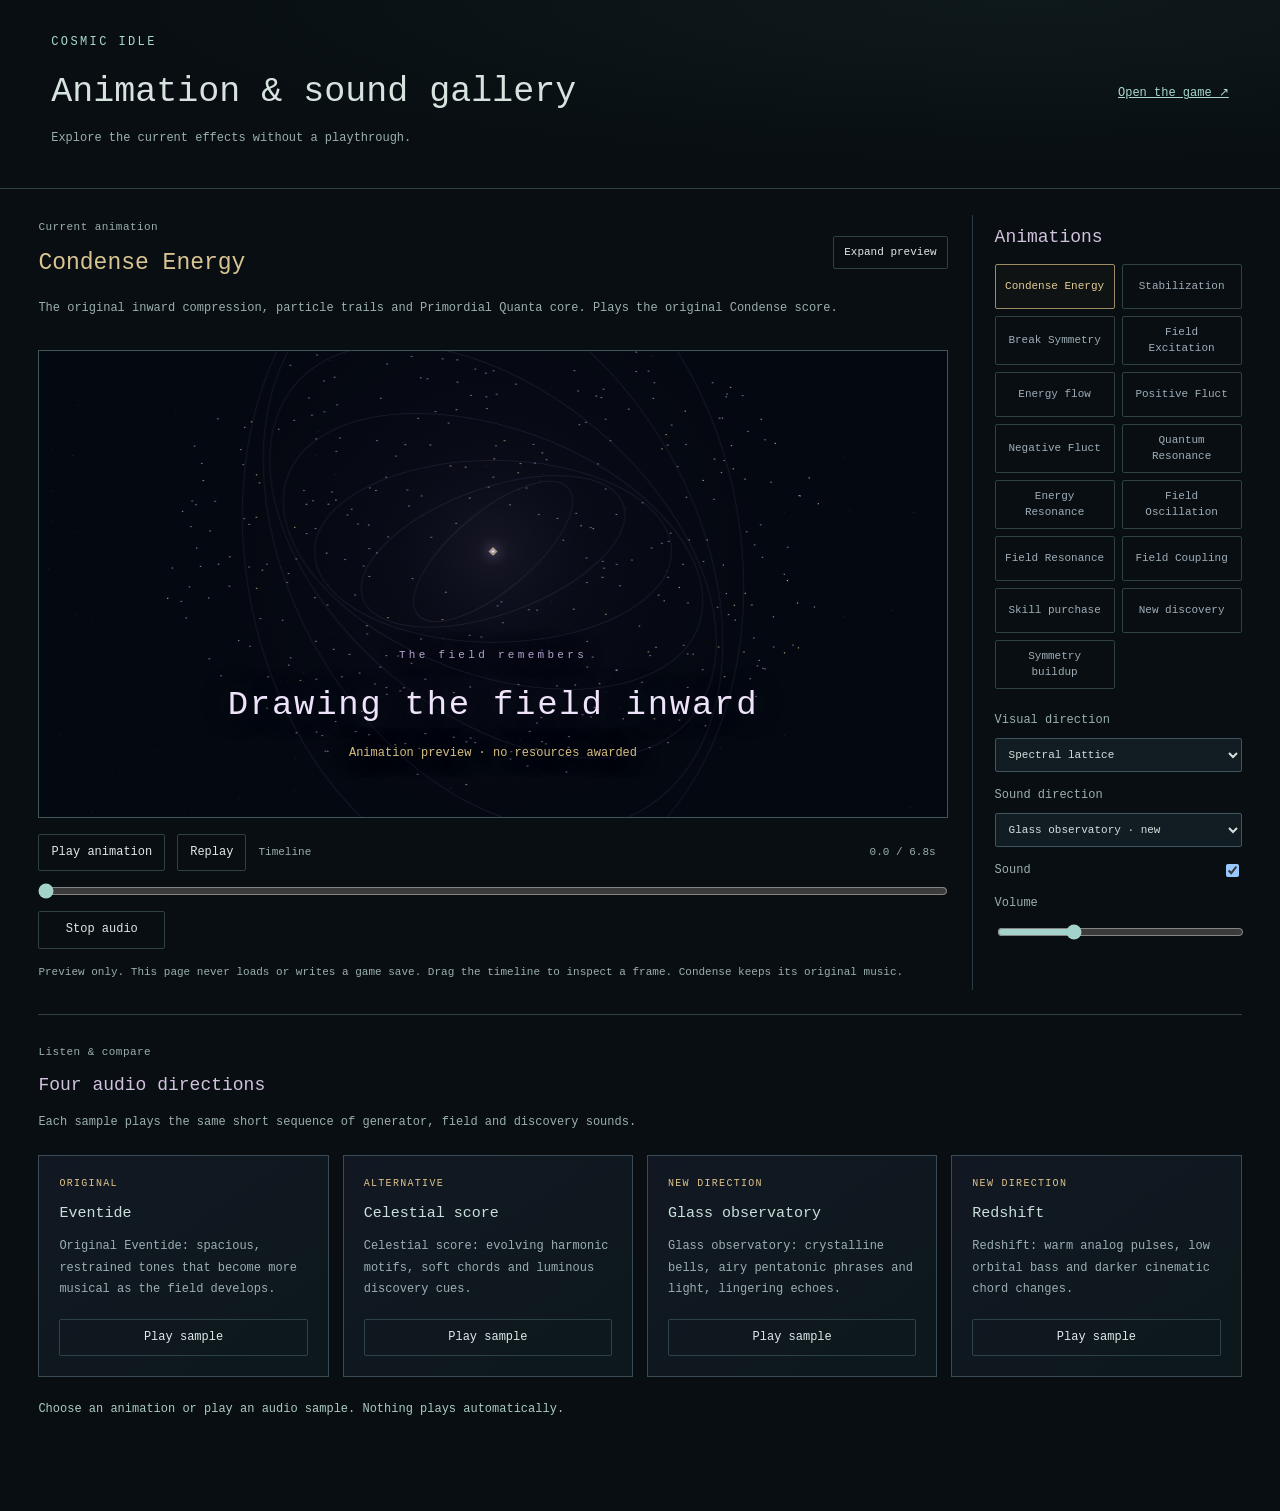
==== docs/gallery.html @ 894b07b8 "Add two audio directions and a standalone animation and sound gallery" ====
<!doctype html>
<html lang="en"><head><meta charset="utf-8"><meta name="viewport" content="width=device-width,initial-scale=1"><meta name="description" content="Preview Cosmic Idle animations and compare four audio directions without a game save."><title>Cosmic Idle · Animation & sound gallery</title><link rel="stylesheet" href="css/main.css?v=fadb43cb297a"><link rel="stylesheet" href="css/gallery.css?v=374940700c1a"></head>
<body class="gallery presentation-spectral">
 <header class="gallery-header"><div><a class="gallery-brand" href="index.html">Cosmic Idle</a><h1>Animation &amp; sound gallery</h1><p>Explore the current effects without a playthrough.</p></div><a class="gallery-game-link" href="index.html">Open the game ↗</a></header>
 <main class="gallery-layout">
  <section class="gallery-workbench" aria-label="Animation preview">
   <div class="gallery-stage-heading"><div><span class="label">Current animation</span><h2 id="gallery-effect-title">Condense Energy</h2></div><button id="gallery-fullscreen">Expand preview</button></div>
   <p id="gallery-effect-description" class="gallery-description"></p>
   <div id="preview-stage" class="gallery-stage">
    <div id="energy-view"><div id="energy-field" class="energy-field" role="img" aria-label="Animation preview field">
     <svg class="potential-contours" viewBox="0 0 700 500" preserveAspectRatio="none" aria-hidden="true"><g fill="none" stroke="currentColor" stroke-width="0.6"><path d="M-40 290 C140 130 210 410 370 240 S570 170 740 235"/><path d="M-40 302 C140 142 210 422 370 252 S570 182 740 247"/><path d="M-40 314 C140 154 210 434 370 264 S570 194 740 259"/><path d="M-40 326 C140 166 210 446 370 276 S570 206 740 271"/><path d="M-40 338 C140 178 210 458 370 288 S570 218 740 283"/></g></svg>
     <div class="field-caption"><span class="label">Primordial Energy</span><strong>1e1000</strong><div class="existence-state"><p><span>State:</span><b>Excited</b></p><p><span>Structure:</span><b>Fields</b></p><p><span>Time:</span><b>Undefined</b></p><div class="symmetry-counter"><span>Symmetry</span><strong id="gallery-symmetry">60.000%</strong><small id="gallery-symmetry-type">Unified interaction</small></div></div></div>
     <svg class="symmetry-mandala" viewBox="0 0 500 500" aria-hidden="true"><defs><linearGradient id="symmetry-colors" x1="0" y1="0" x2="1" y2="1"><stop stop-color="#b093e4"/><stop offset=".5" stop-color="#72d9d4"/><stop offset="1" stop-color="#ead39b"/></linearGradient></defs><g fill="none" stroke="url(#symmetry-colors)" stroke-width=".7"><circle cx="250" cy="250" r="186"/><circle cx="250" cy="250" r="134"/><path d="M250 64L411 157V343L250 436L89 343V157Z M250 116L366 317H134Z M250 384L134 183H366Z M64 250H436M250 64V436"/><ellipse cx="250" cy="250" rx="186" ry="70"/><ellipse cx="250" cy="250" rx="186" ry="70" transform="rotate(60 250 250)"/><ellipse cx="250" cy="250" rx="186" ry="70" transform="rotate(120 250 250)"/></g></svg>
     <canvas id="field-waves" aria-hidden="true"></canvas><div id="energy-effects" class="energy-effects" aria-hidden="true"></div>
     <button id="gallery-perk" class="gallery-perk" hidden><span aria-hidden="true">◇</span>Clear harmonics<small>Skill purchase preview</small></button>
    </div></div>
    <div id="condense-preview"><canvas id="condense-canvas" aria-hidden="true"></canvas><div class="condense-cinematic-caption"><span class="label">The field remembers</span><h2 id="condense-cinematic-title">Drawing the field inward</h2><p id="condense-cinematic-reward">Animation preview · no resources awarded</p></div></div>
    <div id="reset-presentation" hidden aria-hidden="true"><div class="reset-geometry"></div><div class="reset-blackout"></div><p class="reset-caption"></p></div>
    <div id="discovery-flair" hidden aria-hidden="true">New possibility · Unified Interaction</div>
   </div>
   <div class="gallery-transport"><button id="gallery-play">Play animation</button><button id="gallery-replay">Replay</button><label class="gallery-timeline-label" for="gallery-timeline">Timeline <output id="gallery-time">0.0 / 6.8s</output></label><input id="gallery-timeline" type="range" min="0" max="6.8" step=".01" value="0"><button id="gallery-stop-audio">Stop audio</button></div>
   <p class="gallery-note">Preview only. This page never loads or writes a game save. Drag the timeline to inspect a frame. Condense keeps its original music.</p>
  </section>
  <aside class="gallery-library"><h2>Animations</h2><div id="gallery-effects" class="gallery-effects" role="group" aria-label="Choose an animation"></div>
   <div class="gallery-options"><label>Visual direction<select id="gallery-visual"><option value="0">Deep Signal · original</option><option value="1" selected>Spectral lattice</option></select></label><label>Sound direction<select id="gallery-audio"><option value="0">Eventide · original</option><option value="1">Celestial score</option><option value="2" selected>Glass observatory · new</option><option value="3">Redshift · new</option></select></label><label class="gallery-sound-toggle">Sound<input id="gallery-sound" type="checkbox" checked></label><label>Volume<input id="gallery-volume" type="range" min="0" max="1" step=".01" value=".3"></label></div>
  </aside>
  <section class="gallery-audio-library" aria-labelledby="gallery-audio-heading"><div><span class="label">Listen &amp; compare</span><h2 id="gallery-audio-heading">Four audio directions</h2><p>Each sample plays the same short sequence of generator, field and discovery sounds.</p></div><div id="gallery-audio-cards" class="gallery-audio-cards"></div><p id="gallery-status" role="status">Choose an animation or play an audio sample. Nothing plays automatically.</p><p id="audio-status" role="status"></p></section>
 </main>
 <script src="js/numbers/break_infinity.min.js?v=e5052a9b24a3"></script>
 <script src="js/core/namespace.js?v=2be15fd41d03"></script>
 <script src="js/core/config.js?v=1f994a4ee88d"></script>
 <script src="js/numbers/decimal.js?v=072eb6e5da4d"></script>
 <script src="js/core/state.js?v=b77891d3374e"></script>
 <script src="js/core/automation.js?v=b58f0ed9d0a8"></script>
 <script src="js/core/symmetry.js?v=0724e8f1a677"></script>
 <script src="js/time/gameTime.js?v=a3b9af0ff87e"></script>
 <script src="js/core/modifiers.js?v=368e702616dc"></script>
 <script src="js/core/playtime.js?v=e3322b01d6fb"></script>
 <script src="js/core/progression.js?v=d53b14316d63"></script>
 <script src="js/core/prestige.js?v=06d57d041259"></script>
 <script src="js/layers/energy/energy.js?v=6435c975ec5c"></script>
 <script src="js/layers/energy/coherence.js?v=be5e46fdf999"></script>
 <script src="js/layers/energy/fieldExcitation.js?v=abb01bc2d45d"></script>
 <script src="js/layers/energy/fieldDynamics.js?v=76632361444f"></script>
 <script src="js/core/structure.js?v=4762d080104f"></script>
 <script src="js/core/flow.js?v=d1f1f20dbab7"></script>
 <script src="js/ui/format.js?v=7deb167be06e"></script>
 <script src="js/ui/icons.js?v=80b1b0ea0822"></script>
 <script src="js/ui/experience.js?v=b15e1372ab97"></script>
 <script src="js/ui/perkFX.js?v=6b1f5cb7c69e"></script>
 <script src="js/ui/condenseFX.js?v=a3923dd5d810"></script>
 <script src="js/ui/fieldWaves.js?v=fa132db192d3"></script>
 <script src="js/ui/render.js?v=647f7e967ea3"></script>
 <script src="js/ui/presentation.js?v=03a8e7174dbb"></script>
 <script src="js/ui/audioDirections.js?v=544436777023"></script>
 <script src="js/ui/gallery.js?v=f15ea1c3fd26"></script>
</body></html>
---- docs/css/main.css ----
:root {
  color-scheme: dark;
  --bg: #0b1012;
  --surface: #11191d;
  --field: #080e11;
  --text: #e0e9e9;
  --muted: #9bafb1;
  --border: #2d4146;
  --energy: #d6bd80;
  --energy-soft: #bda66e;
  --energy-wash: #d6bd8010;
  --disturbance: #ce8c82;
  --fluct: #7fc4c7;
  --fluct-negative: #b29bcc;
  --focus: #b8dce0;
  --mono: Consolas, "Cascadia Mono", "Courier New", monospace;
}
* { box-sizing: border-box; }
[hidden] { display: none !important; }
body { margin: 0; min-height: 100vh; background: var(--bg); color: var(--text); font-family: var(--mono); font-size: 14px; line-height: 1.6; }
button,input,select { font: inherit; }
button { border: 1px solid var(--border); border-radius: 2px; background: transparent; color: var(--text); padding: 8px 12px; font-size: 12px; cursor: pointer; transition: background .15s, border-color .15s, color .15s; }
button:hover:not(:disabled) { border-color: var(--energy); background: var(--energy-wash); }
button:disabled { opacity: .45; cursor: not-allowed; }
button:focus-visible,.energy-field:focus-visible,select:focus-visible,input:focus-visible { outline: 2px solid var(--focus); outline-offset: 3px; }
button.danger { color: var(--disturbance); }
.game-shell { padding-bottom: 160px; }
.topbar { display: grid; grid-template-columns: minmax(0,1fr) minmax(230px,1fr) minmax(0,1fr); gap: 18px; align-items: center; min-height: 138px; padding: 20px 26px; border-bottom: 1px solid var(--border); }
.topbar h1 { margin: 0; font-size: 17px; font-weight: 400; text-transform: uppercase; letter-spacing: .12em; }
.subtitle { margin: 6px 0 0; color: var(--muted); font-size: 11px; letter-spacing: .02em; }
.header-energy { min-width: 0; text-align: center; }
.stat-card { display: grid; gap: 2px; }
.label { color: var(--muted); font-size: 11px; text-transform: uppercase; letter-spacing: .13em; }
.muted { color: var(--muted); }
.header-energy .label { font-size: 10px; letter-spacing: .18em; }
#energy-display { color: var(--energy); font-size: 30px; font-weight: 400; line-height: 1.3; letter-spacing: -.03em; overflow-wrap: anywhere; animation: energy-breathe 6s ease-in-out infinite; }
#energy-display,#center-energy { white-space:nowrap; overflow-wrap:normal; }
.achievement-notice { position:fixed; z-index:60; top:14px; right:14px; width:min(340px,calc(100vw - 28px)); max-height:calc(100vh - 28px); overflow:auto; padding:16px 18px 12px; border:1px solid #6a6250; border-left:3px solid var(--energy); border-radius:3px; background:#11191df5; box-shadow:0 10px 32px #0007; font-size:12px; cursor:pointer; }
.achievement-notice:hover,.achievement-notice:focus-visible { border-color:var(--energy); }
.achievement-notice.is-lore { border-left-color:var(--fluct); }
.achievement-notice.is-lore .label { color:var(--fluct); }
.achievement-notice .label { font-size:10px; color:var(--energy); }
.achievement-notice h2 { font-size:15px; font-weight:400; margin:6px 0; }
.achievement-notice p { margin:6px 0 12px; color:var(--muted); overflow-wrap:anywhere; }
.achievement-notice-actions { display:flex; align-items:center; justify-content:space-between; gap:12px; color:var(--muted); font-size:10px; }
.achievement-notice.is-dismissing { opacity:0; transition:opacity 2s ease-out; pointer-events:none; }
.header-energy .muted { font-size: 11px; }
#fluct-display { color: var(--fluct); }
@keyframes energy-breathe { 0%,100% { opacity:.78; } 50% { opacity:1; } }
.game-layout { display: grid; grid-template-columns: 320px minmax(0,1fr); align-items: start; }
.control-panel { min-width: 0; padding: 22px 20px; border-right: 1px solid var(--border); }
.settings-save-actions { display: flex; flex-wrap: wrap; gap: 8px; margin-bottom: 24px; }
.settings-save-actions button { padding: 8px 12px; font-size: 12px; }
.save-recovery-controls { display:flex; flex-wrap:wrap; align-items:center; gap:12px; margin:14px 0 24px; }.save-recovery-controls label { display:grid; gap:6px; font-size:11px; color:var(--muted); }.save-recovery-controls select { max-width:min(100%,440px); }.save-recovery-controls .settings-note { flex-basis:100%; }
.save-recovery-warning { padding:12px 24px; border-block:1px solid #9b7252; background:#2a201e; color:#e7c4a2; display:flex; align-items:center; flex-wrap:wrap; gap:12px; font-size:12px; }.save-recovery-warning span { flex:1; min-width:180px; line-height:1.6; }
.game-shell:has(#save-recovery-warning:not([hidden])) { grid-template-rows:auto auto minmax(0,1fr) auto; }
.save-recovery-controls label { min-width:0; max-width:100%; flex:1 1 260px; grid-template-columns:minmax(0,1fr); }.save-recovery-controls select { width:100%; min-width:0; }
.buy-amounts > div { display: flex; gap: 5px; margin-top: 10px; }
.buy-amounts button { flex: 1; padding: 6px 0; font-size: 11px; }
.buy-amounts button[aria-pressed=true] { color: var(--energy); border-color: var(--energy); background: var(--energy-wash); }
.buy-amounts p { font-size: 11px; color: var(--muted); margin: 8px 0 24px; }
.panel { margin: 24px 0 0; padding: 0; }
.panel h2 { margin: 0 0 14px; font-size: 11px; font-weight: 400; color: var(--muted); text-transform: uppercase; letter-spacing: .13em; }
.panel-heading p,#generator-empty,#upgrade-empty { color: var(--muted); font-size: 11px; line-height: 1.8; margin: 0 0 12px; }
.card-list { display: grid; }
.generator-card { border-top: 1px solid var(--border); padding: 18px 0; }
.generator-card h3 { font-size: 14px; font-weight: 400; margin: 0 0 7px; }
.generator-card[data-generator=energyDisturbance] h3 { color: var(--disturbance); }
.generator-card[data-generator=quantumFluctuation] h3 { color: var(--fluct); }
.generator-card p { color: var(--muted); font-size: 11px; line-height: 1.8; margin: 6px 0; }
.generator-meta { display: grid; gap: 7px; margin-top: 12px; font-size: 11px; }
.generator-meta strong { font-weight: 400; color: var(--text); }
.generator-meta button { margin-top: 5px; width: 100%; text-align: left; color: var(--energy); font-size: 12px; padding: 10px 11px; }
.control-panel footer { margin: 20px 0; font-size: 11px; color: var(--muted); line-height: 1.7; }
.view-area { min-width: 0; position: sticky; top: 0; }
.view-tabs { display: flex; justify-content: flex-end; gap: 5px; padding: 16px 24px; flex-wrap: wrap; }
.view-tabs button { border-color: transparent; color: var(--muted); font-size: 12px; padding: 7px 10px; }
.view-tabs button[aria-selected=true] { color: var(--energy); border-color: var(--border); background: var(--surface); }
#achievement-count { margin-left: 6px; font-size: 11px; color: var(--muted); }
.energy-field { position: relative; height: calc(100vh - 330px); min-height: 390px; overflow: hidden; background: var(--field); cursor: crosshair; user-select: none; touch-action: manipulation; -webkit-tap-highlight-color: transparent; }
.potential-contours { position: absolute; inset: 0; width: 100%; height: 100%; color: var(--fluct); opacity: .075; pointer-events: none; mask-image: radial-gradient(ellipse, #000 0%, transparent 72%); }
.energy-field.is-resonant .potential-contours { opacity: .15; }
.field-caption { position: absolute; inset: 0; display: flex; flex-direction: column; align-items: flex-start; justify-content: center; width: max-content; max-width: 100%; margin: auto; padding: 30px 25px 75px; gap: 14px; pointer-events: none; z-index: 1; }
.field-caption > .label { font-size: 11px; color: var(--fluct); letter-spacing: .2em; }
#center-energy { color: var(--energy); font-size: clamp(32px,4vw,52px); font-weight: 400; line-height: 1.5; font-variant-numeric: tabular-nums; letter-spacing: -.04em; overflow-wrap: anywhere; }
.existence-state { margin-top: 6px; color: var(--muted); font-size: 12px; }
.existence-state p { display: grid; grid-template-columns: 92px auto; gap: 12px; margin: 7px 0; }
.existence-state b { color: var(--text); font-weight: 400; }
.field-footnote { position: absolute; bottom: 25px; left: 20px; right: 20px; text-align: center; color: var(--muted); font-size: 11px; letter-spacing: .04em; pointer-events: none; }
.energy-effects { position: absolute; inset: 0; pointer-events: none; }
.energy-spark { position: absolute; width: var(--spark-size,12px); height: var(--spark-size,12px); margin-left: calc(var(--spark-size,12px) / -2); margin-top: calc(var(--spark-size,12px) / -2); border-radius: 50%; background: radial-gradient(circle,#fff6d8 0%,#d6bd80 8%,#b99a5066 28%,transparent 70%); animation: energy-flash .65s ease-out forwards; pointer-events: none; }
.energy-spark::after { content: ""; position: absolute; inset: 30%; border: 1px solid #d6bd8066; border-radius: 50%; }
.energy-spark.generator-spark { background: radial-gradient(circle,#ffe4df 0%,#ce8c82 10%,#ad5b5366 28%,transparent 70%); }
.energy-spark.generator-spark::after { border-color: #ce8c8266; }
.energy-spark.production-signal { animation-duration:1.5s; }
.energy-spark.abstract-energy { width: clamp(100px,calc(var(--spark-size) * 3),400px); height: clamp(100px,calc(var(--spark-size) * 3),400px); margin-left: calc(clamp(100px,calc(var(--spark-size) * 3),400px) / -2); margin-top: calc(clamp(100px,calc(var(--spark-size) * 3),400px) / -2); filter: blur(20px); background: radial-gradient(ellipse,#d6bd80 0%,#a88d4a44 40%,transparent 70%); }
.energy-spark.abstract-energy.generator-spark { background: radial-gradient(ellipse,#ce8c82 0%,#993f4b44 40%,transparent 70%); }
.energy-spark.abstract-energy::after { display: none; }
.energy-spark.fluctuation-wave { width: 240px; height: 85px; margin-left: -120px; margin-top: -42px; filter: blur(14px); background: radial-gradient(ellipse,#7fc4c7aa 0%,#3c777b44 42%,transparent 72%); animation: fluct-drift 1.5s ease-out forwards; }
.energy-spark.fluctuation-wave.fluct-negative { background: radial-gradient(ellipse,#b29bccaa 0%,#6c568b44 42%,transparent 72%); }
.energy-spark.fluctuation-wave::after { display: none; }
@keyframes energy-flash { 0% { opacity:0; transform:scale(.3); } 12% { opacity:var(--spark-opacity,.18); } 100% { opacity:0; transform:scale(1.6); } }
@keyframes energy-flash-reduced { from { opacity:var(--spark-opacity,.18); } to { opacity:0; } }
@keyframes fluct-drift { 0% { opacity:0; transform:scale(.6) rotate(-12deg); } 35% { opacity:.14; } 100% { opacity:0; transform:scale(1.5) rotate(12deg); } }
.achievements-view { min-height: calc(100vh - 330px); padding: 22px 28px 35px; background: var(--field); }
.achievements-heading h2 { color: var(--energy); margin: 9px 0 12px; font-size: 24px; font-weight: 400; }
.achievements-heading p { color: var(--muted); font-size: 12px; margin: 0 0 28px; }
.achievement-table { border-top: 1px solid var(--border); }
.achievement-row { display: grid; grid-template-columns: 1.1fr .9fr 1fr 1fr; gap: 14px; align-items: center; border-bottom: 1px solid var(--border); padding: 20px 16px; font-size: 12px; color: var(--muted); }
.achievement-columns { color: var(--muted); font-size: 11px; text-transform: uppercase; letter-spacing: .08em; padding: 12px 16px; background: var(--surface); }
.achievement-row.unlocked { background: #7fc4c709; box-shadow: inset 2px 0 var(--fluct); color: var(--text); }
.achievement-name { display: flex; align-items: center; gap: 12px; }
.achievement-emblem { display: grid; place-items: center; flex-shrink: 0; width: 30px; height: 30px; border: 1px solid var(--border); color: var(--muted); font-size: 18px; }
.unlocked .achievement-emblem { color: var(--fluct); border-color: #7fc4c766; background: #7fc4c709; }
.achievement-number { font-size: 11px; color: var(--muted); }
.achievement-name h3 { font-size: 13px; font-weight: 400; margin: 3px 0 0; color: var(--text); }
.achievement-row strong { font-size: 11px; font-weight: 400; }
.mobile-cell-label { display: none; }
.lore-entry { padding: 24px 0; border-top: 1px solid var(--border); max-width: 700px; }
.lore-entry h3 { color: var(--fluct); font-size: 14px; font-weight: 400; margin: 0 0 12px; }
.lore-entry p { color: var(--muted); font-size: 13px; line-height: 1.95; margin-bottom: 18px; }
.lore-entry button { font-size: 11px; }
.settings-list { max-width: 740px; }
.settings-list label { display: flex; align-items: center; justify-content: space-between; gap: 22px; padding: 17px 0; border-bottom: 1px solid var(--border); color: var(--text); font-size: 12px; }
.settings-list input[type=checkbox] { accent-color: var(--fluct); width: 18px; height: 18px; flex-shrink: 0; }
.settings-list input[type=range] { accent-color: var(--energy); width: 150px; max-width: 45%; }
.settings-list select { color: var(--text); background: var(--surface); border: 1px solid var(--border); border-radius: 2px; padding: 9px; font-size: 12px; max-width: 55%; }
.settings-note { color: var(--muted); font-size: 12px; line-height: 1.8; max-width: 740px; }
#music-stage { color: var(--fluct); }
.milestone { position: fixed; z-index: 5; bottom: 0; left: 0; right: 0; border-top: 1px solid var(--border); background: var(--bg); padding: 14px 24px 12px; }
.milestone-heading { display: flex; justify-content: space-between; flex-wrap: wrap; gap: 6px 16px; font-size: 11px; color: var(--muted); }
.milestone-track { height: 3px; background: var(--border); margin-top: 10px; overflow: hidden; }
#milestone-fill { width: 0; height: 100%; background: var(--energy); }
#milestone-caption { display: block; font-size: 11px; color: var(--muted); margin-top: 8px; }
.simulation-strip { margin-top: 9px; padding-top: 9px; border-top: 1px solid var(--border); }
.simulation-strip h2 { display: none; }
.sim-grid { display: flex; flex-wrap: wrap; gap: 8px 25px; }
.sim-grid > div { display: flex; align-items: center; gap: 9px; }
.sim-grid .label { font-size: 11px; letter-spacing: .05em; }
.sim-grid strong { font-size: 11px; font-weight: 400; }
@media (max-width:1100px) {
  .achievement-row { grid-template-columns: 1fr 1fr; gap: 18px; }
  .achievement-columns { display: none; }
  .mobile-cell-label { display: block; color: var(--muted); font-size: 11px; margin-bottom: 5px; text-transform: uppercase; letter-spacing: .05em; }
}
@media (max-width:1000px) {
  .topbar { grid-template-columns: 1fr 1fr; padding: 18px 20px; }
  .header-energy { grid-column: 1 / -1; grid-row: 2; }
  .game-layout { grid-template-columns: 290px minmax(0,1fr); }
  .view-tabs { justify-content: flex-start; padding: 13px 16px; }
}
@media (max-width:760px) {
  .topbar { padding: 16px; gap: 18px 10px; }
  .topbar h1 { font-size: 14px; }
  .subtitle { max-width: 190px; }
  .game-layout { grid-template-columns: 1fr; }
  .view-area { position: relative; grid-row: 1; }
  .view-tabs { padding: 13px 12px; gap: 2px; }
  .view-tabs button { padding: 7px 8px; font-size: 12px; }
  .energy-field { height: 43vh; min-height: 310px; }
  .field-caption { padding-bottom: 60px; gap: 8px; }
  .field-footnote { bottom: 16px; }
  .control-panel { border-right: 0; border-top: 1px solid var(--border); padding: 22px 18px; }
  .achievements-view { min-height: 330px; padding: 20px 16px; }
  .achievement-row { padding: 17px 12px; gap: 16px; }
  .settings-list label { gap: 16px; }
  .settings-list select { max-width: 48%; }
  .game-shell { padding-bottom: 205px; }
  .milestone { padding: 12px 16px; }
  .sim-grid { gap: 7px 16px; }
}
@media (max-width:400px) {
  .topbar h1 { font-size: 13px; letter-spacing: .06em; }
  .view-tabs { gap: 0; }
  .view-tabs button { padding: 7px 6px; font-size: 11px; }
  #achievement-count { margin-left: 3px; }
  .achievement-row { grid-template-columns: 1fr; }
  .settings-list select { font-size: 11px; padding: 7px; }
}
@media (prefers-reduced-motion:reduce) {
  button { transition: none; }
  #energy-display { animation: none; }
  .energy-spark { animation: energy-flash-reduced .4s linear forwards; }
  .energy-spark.fluctuation-wave { animation: energy-flash-reduced 1.5s linear forwards; }
}
:root { --quantum-resonance: #a4b3df; --energy-resonance: #d6bd80; }
.generator-card[data-generator=coherentEnergy] h3 { color: var(--quantum-resonance); }
.resonance-overview { display: grid; grid-template-columns: 1fr 1fr; gap: 22px; padding: 15px 24px; background: var(--field); border-bottom: 1px solid var(--border); }
.resonance-overview > div { display: grid; gap: 4px; min-width: 0; }
.resonance-overview strong { font-size: 21px; font-weight: 400; line-height: 1.4; }
.resonance-overview .label { font-size: 11px; letter-spacing: .08em; }
.resonance-overview .muted { font-size: 11px; line-height: 1.7; }
.quantum-resource > .label,.quantum-resource > strong { color: var(--quantum-resonance); }
.energy-resource > .label,.energy-resource > strong { color: var(--energy-resonance); }
.energy-field.has-resonance { height: calc(100vh - 470px); }
.energy-spark.coherence-pulse { width: 300px; height: 150px; margin-left: -150px; margin-top: -75px; filter: blur(18px); border-radius: 48%; background: radial-gradient(ellipse,#a4b3df99 0%,#6d86c633 35%,transparent 70%); animation: coherence-arrival 2.1s ease-out forwards; }
.energy-spark.coherence-pulse.energy-resonance-pulse { width: 330px; height: 90px; margin-left: -165px; margin-top: -45px; background: radial-gradient(ellipse,#d6bd8099 0%,#bb8f4833 35%,transparent 70%); }
.energy-spark.coherence-pulse::after { display: none; }
@keyframes coherence-arrival { 0% { opacity:0; transform:scale(.75,.5); } 30% { opacity:.16; transform:scale(1,1); } 100% { opacity:0; transform:scale(1.55,.8); } }
@media (max-width:760px) { .resonance-overview { padding:14px 16px; gap:16px; } .energy-field.has-resonance { height:43vh; } }
@media (max-width:400px) { .resonance-overview { grid-template-columns:1fr; gap:16px; } }
@media (prefers-reduced-motion:reduce) { .energy-spark.coherence-pulse { animation:energy-flash-reduced 1.8s linear forwards; } }
/* Fixed application shell: each column owns its scrolling. */
html,body { height:100%; overflow:hidden; }
.game-shell { height:100vh; height:100dvh; display:grid; grid-template-rows:auto minmax(0,1fr) auto; padding-bottom:0; }
.topbar { min-height:130px; }
.game-layout { min-height:0; height:100%; overflow:hidden; }
.control-panel { height:100%; min-height:0; overflow-y:auto; overflow-x:hidden; scrollbar-width:thin; scrollbar-color:var(--border) var(--bg); overscroll-behavior:contain; scrollbar-gutter:stable; }
.view-area { height:100%; min-height:0; position:relative; top:auto; display:flex; flex-direction:column; overflow:hidden; }
.view-tabs { flex-shrink:0; }
#energy-view { display:flex; flex-direction:column; min-height:0; flex:1; }
.energy-field,.energy-field.has-resonance { flex:1; height:auto; min-height:0; }
.resonance-overview { flex-shrink:0; }
.achievements-view { flex:1; min-height:0; overflow-y:auto; overscroll-behavior:contain; scrollbar-width:thin; scrollbar-color:var(--border) var(--field); }
.milestone { position:static; min-height:0; }
.panel>summary,.generator-card>summary { display:flex; align-items:center; gap:9px; position:relative; cursor:pointer; list-style:none; user-select:none; }
.panel>summary::-webkit-details-marker,.generator-card>summary::-webkit-details-marker { display:none; }
.panel>summary::before,.generator-card>summary::before { content:'›'; color:var(--muted); font-size:16px; line-height:1; transform:rotate(0); transition:transform .15s; }
.panel[open]>summary::before,.generator-card[open]>summary::before { transform:rotate(90deg); }
.panel>summary h2,.generator-card>summary h3 { display:inline; margin:0; }
.panel>summary { padding:6px 0 12px; }
.generator-card>summary { min-height:24px; }
summary:focus-visible { outline:2px solid var(--focus); outline-offset:3px; }
.generator-card[open]>summary { margin-bottom:12px; }
.generator-card:not([open]) { padding-bottom:16px; }
.formula-hint { font-size:11px; margin-left:auto; color:var(--muted); border:1px solid var(--border); width:18px; height:18px; text-align:center; line-height:16px; }
[data-formula],[data-odds],[data-scaling],#click-upgrade-scaling { color:var(--muted); font-size:11px; }
.energy-field.has-resonance .field-caption { padding:18px 25px 40px; gap:8px; }
.energy-field.has-resonance #center-energy { font-size:clamp(28px,3.5vw,44px); line-height:1.3; }
.energy-field.has-resonance .existence-state p { margin:4px 0; }
@media(max-width:760px) {
  .topbar { min-height:0; gap:8px; padding:12px 16px; }
  .topbar h1 { font-size:13px; }
  .subtitle { font-size:11px; margin-top:3px; }
  .header-energy .stat-card { gap:0; }
  #energy-display { font-size:26px; }
  .game-shell { padding-bottom:0; }
  .game-layout { grid-template-rows:minmax(0,1fr) minmax(0,.9fr); }
  .view-area { grid-row:1; }
  .control-panel { grid-row:2; }
  .view-tabs { padding:8px 12px; }
  #energy-view { overflow-y:auto; scrollbar-width:thin; }
  .energy-field,.energy-field.has-resonance { flex:1 0 220px; min-height:220px; height:auto; }
  .field-caption,.energy-field.has-resonance .field-caption { padding:16px 20px 42px; gap:6px; }
  #center-energy,.energy-field.has-resonance #center-energy { font-size:28px; line-height:1.3; }
  .existence-state { font-size:11px; margin-top:0; }
  .existence-state p { margin:4px 0; }
  .field-footnote { bottom:12px; font-size:10px; }
  .resonance-overview { grid-template-columns:1fr 1fr; padding:10px 16px; gap:12px; }
  .resonance-overview .label { font-size:10px; }
  .resonance-overview .muted { font-size:10px; }
  .resonance-overview strong { font-size:18px; }
  .panel>summary,.generator-card>summary { min-height:36px; }
  .milestone { padding:10px 14px; }
  .milestone-heading,#milestone-caption,.sim-grid .label,.sim-grid strong { font-size:10px; }
  .sim-grid { gap:5px 12px; }
}
@media(prefers-reduced-motion:reduce) { summary::before { transition:none; } }

/* Compact rows keep buying available while descriptions are folded away. */
.category-toggle { display:flex; align-items:center; gap:9px; width:100%; padding:6px 0; border:0; color:inherit; font:inherit; letter-spacing:inherit; text-transform:inherit; text-align:left; }
.category-toggle::before { content:'›'; font-size:16px; line-height:1; transform:rotate(90deg); }
.category-toggle[aria-expanded=false]::before { transform:rotate(0); }
.category-toggle:hover:not(:disabled) { color:var(--text); background:transparent; }
.generator-card>summary h3 { flex:1; min-width:0; }
.collapsed-buy { display:none; flex-shrink:0; max-width:110px; margin-left:auto; padding:6px 8px; color:var(--energy); white-space:pre-line; text-align:right; font-size:11px; line-height:1.45; }
.generator-card:not([open])>summary>.collapsed-buy,.is-compact .generator-card>summary>.collapsed-buy { display:block; }
.is-compact .generator-card>:not(summary) { display:none; }
.is-compact .generator-card>summary { margin-bottom:0; }
.is-compact .generator-card { padding:12px 0; }
.is-compact .generator-card[open]>summary::before { transform:rotate(0); }
/* Informational words brighten immediately; their explanations wait one second. */
button.info-term { display:inline; padding:0; margin:0; border:0; border-radius:0; background:transparent; color:var(--fluct); font:inherit; letter-spacing:inherit; text-transform:inherit; text-align:inherit; text-decoration:underline dotted #7fc4c755; text-underline-offset:3px; cursor:help; transition:color .12s,text-decoration-color .12s; }
button.info-term:hover,button.info-term:focus-visible { color:#c1f0f1; background:transparent; text-decoration-color:#c1f0f1; }
button.info-term.formula-hint { flex-shrink:0; display:inline-block; border:1px solid var(--border); width:18px; height:18px; font-size:11px; line-height:16px; text-align:center; text-decoration:none; }
.resonance-overview .label .info-term { color:inherit; }
.resonance-overview .label .info-term:hover,.resonance-overview .label .info-term:focus-visible { color:#e5edf9; }
.info-tooltip { position:fixed; z-index:60; width:340px; max-width:calc(100vw - 24px); max-height:calc(100dvh - 24px); overflow-y:auto; padding:14px 16px; border:1px solid var(--border); border-left:2px solid var(--fluct); background:var(--surface); box-shadow:0 12px 35px #0009; color:var(--text); font-size:12px; line-height:1.8; pointer-events:none; }
.info-tooltip strong { color:var(--fluct); font-size:12px; font-weight:400; }
.info-tooltip p { margin:6px 0 0; color:var(--text); }
@media(prefers-reduced-motion:reduce) { button.info-term { transition:none; } }

.info-heading { text-decoration:underline dotted #7fc4c755; text-underline-offset:4px; }
.info-heading:hover { color:#c1f0f1 !important; text-decoration-color:#c1f0f1; }

.achievement-detail { display:block; margin-top:6px; color:var(--muted); font-size:10px; line-height:1.7; }

#offline-dialog { width:min(540px,calc(100vw - 28px)); max-height:calc(100dvh - 28px); overflow:auto; padding:24px; border:1px solid #547175; border-radius:3px; background:var(--surface); color:var(--text); box-shadow:0 20px 80px #0009; }
#offline-dialog::backdrop { background:#05090cce; backdrop-filter:blur(4px); }
#offline-dialog h2 { margin:8px 0 16px; color:var(--energy); font-size:23px; font-weight:400; }
#offline-dialog p { font-size:12px; overflow-wrap:anywhere; }
#offline-progress { width:100%; height:10px; accent-color:var(--fluct); }
#offline-status { color:var(--fluct); font-variant-numeric:tabular-nums; }
#offline-summary { color:var(--energy); white-space:pre-line; }
.offline-actions { display:flex; gap:8px; flex-wrap:wrap; margin-top:20px; }
.offline-actions button { flex:1 1 130px; }
#offline-continue { color:var(--energy); border-color:var(--energy-soft); }
#offline-dialog.is-dismissing { animation:story-fade 2s ease-out forwards; }
#offline-dialog.is-dismissing::backdrop { animation:story-backdrop-fade 2s ease-out forwards; }
@keyframes story-fade { from { opacity:1; } to { opacity:0; } }
@keyframes story-backdrop-fade { from { opacity:1; } to { opacity:0; } }
:root { --field-excitation:#92beb2; }
.generator-card[data-generator=fieldExcitation] h3 { color:var(--field-excitation); }
#field-waves { position:absolute; inset:0; width:100%; height:100%; color:var(--field-excitation); pointer-events:none; }
.generator-card[data-generator=fieldOscillation] h3 { color:#86bcb8; }
.generator-card[data-generator=fieldResonance] h3 { color:var(--quantum-resonance); }
.generator-card[data-generator=fieldCoupling] h3 { color:#c4b18a; }
.energy-spark.dynamics-pulse { width:220px; height:65px; margin-left:-110px; margin-top:-32px; background:none; border:1px solid #86bcb855; filter:blur(.6px); animation:dynamics-arrival 2.1s ease-out forwards; }
.energy-spark.dynamics-pulse::after { display:none; }
.energy-spark.dynamics-pulse.fieldResonance { width:120px; height:120px; margin-left:-60px; margin-top:-60px; border-color:#a4b3df44; }
.energy-spark.dynamics-pulse.fieldCoupling { height:2px; margin-top:-1px; border:0; border-radius:0; background:linear-gradient(90deg,transparent,#c4b18a66,transparent); }
@keyframes dynamics-arrival { 0% { opacity:0; transform:scale(.7); } 25% { opacity:.17; } 100% { opacity:0; transform:scale(1.5); } }
@media(prefers-reduced-motion:reduce) { .energy-spark.dynamics-pulse { animation:energy-flash-reduced 2.1s linear forwards; --spark-opacity:.07; } }

/* Production ledger shares the Deep Signal palette and its own view scroll. */
.stats-overview { display:grid; grid-template-columns:repeat(2,minmax(0,1fr)); gap:16px; margin-bottom:24px; }
.stats-overview article { display:grid; align-content:start; gap:7px; padding:18px 20px; border:1px solid var(--border); background:var(--surface); min-width:0; }
.stats-overview strong { color:var(--energy); font-size:clamp(22px,2.4vw,32px); font-weight:400; line-height:1.4; overflow-wrap:anywhere; font-variant-numeric:tabular-nums; }
.stats-overview .muted,.stats-note { color:var(--muted); font-size:11px; line-height:1.8; }
.stats-note { margin:10px 0 0; }
#stats-empty { margin:0 0 20px; }
.stats-sections { display:grid; grid-template-columns:repeat(2,minmax(0,1fr)); gap:18px; align-items:start; }
.stats-section { min-width:0; padding:18px 20px; border:1px solid var(--border); background:var(--bg); }
.stats-section h3 { margin:0 0 16px; color:var(--energy); font-size:13px; font-weight:400; line-height:1.7; }
.stats-section dl { margin:0; font-size:11px; }
.stats-section dl>div { display:grid; grid-template-columns:minmax(0,1.6fr) minmax(0,1fr); gap:14px; padding:9px 0; border-bottom:1px solid #2d414655; align-items:baseline; }
.stats-section dt { color:var(--muted); overflow-wrap:anywhere; }
.stats-section dd { margin:0; text-align:right; color:var(--text); font-variant-numeric:tabular-nums; overflow-wrap:anywhere; }
.stats-section .stats-subtotal { margin-top:5px; border-top:1px solid var(--border); }
.stats-section .stats-result dd { color:var(--energy); }
.stats-section .stats-result dt { color:var(--text); }
#stats-fluct-section h3,#stats-fluct-current { color:var(--fluct); }
#stats-fluct-section.is-negative h3,#stats-fluct-section.is-negative #stats-fluct-current { color:var(--fluct-negative); }
#stats-coherence-section h3 { color:var(--quantum-resonance); }
#stats-field-section h3 { color:var(--field-excitation); }
@media(max-width:1200px) { .stats-sections { grid-template-columns:minmax(0,1fr); } }
@media(max-width:600px) {
  .stats-view .achievements-heading>.label,.stats-view .achievements-heading p { display:none; }
  .stats-view .achievements-heading h2 { margin:0 0 14px; font-size:20px; }
  .stats-overview { gap:10px; margin-bottom:18px; }
  .stats-overview article { padding:12px; gap:5px; }
  .stats-overview .label { font-size:9px; letter-spacing:.07em; }
  .stats-overview strong { font-size:20px; }
  .stats-overview .muted { display:none; }
  .stats-section { padding:15px; }
  .stats-sections { gap:12px; }
}

/* Compact multiplier contributions, with expandable source groups. */
.production-breakdown { border:1px solid var(--border); background:var(--bg); padding:20px; }
.breakdown-heading { display:flex; justify-content:space-between; align-items:baseline; flex-wrap:wrap; gap:8px 20px; }
.breakdown-heading h3 { margin:0; color:var(--energy); font-size:14px; font-weight:400; }
.breakdown-heading>span { color:var(--energy); font-size:12px; font-variant-numeric:tabular-nums; }
.breakdown-explanation { color:var(--muted); font-size:11px; line-height:1.8; margin:12px 0 18px; max-width:850px; }
.contribution-layout { display:grid; grid-template-columns:25px minmax(0,1fr); gap:20px; margin-top:16px; }
.contribution-chart { display:flex; flex-direction:column; min-height:190px; border:1px solid var(--border); background:var(--surface); overflow:hidden; }
.contribution-chart.is-inactive { opacity:.4; }
.contribution-segment { display:block; flex-shrink:0; background:var(--contribution-color); opacity:.85; }
.contribution-segment.is-highlighted { opacity:1; filter:brightness(1.3); }
[data-color=base] { --contribution-color:var(--disturbance); }
[data-color=field] { --contribution-color:var(--field-excitation); }
[data-color=achievements] { --contribution-color:var(--energy); }
[data-color=quanta] { --contribution-color:#b29bcc; }
[data-color=fluct] { --contribution-color:var(--fluct); }
[data-color=speed] { --contribution-color:var(--quantum-resonance); }
[data-color=slowdown] { --contribution-color:var(--disturbance); }
.contribution-segment[data-color=slowdown] { background:repeating-linear-gradient(-45deg,var(--disturbance),var(--disturbance) 4px,#6b3b43 4px,#6b3b43 8px); }
.contribution-list { min-width:0; }
.contribution-columns,.contribution-row { display:grid; grid-template-columns:76px minmax(0,1fr) minmax(90px,.55fr); gap:12px; align-items:baseline; }
.contribution-columns { padding:0 10px 9px; color:var(--muted); font-size:10px; letter-spacing:.08em; text-transform:uppercase; border-bottom:1px solid var(--border); }
.contribution-columns>:last-child,.contribution-effect { text-align:right; }
.contribution-entry { border-bottom:1px solid #2d414677; }
.contribution-row { margin:0; padding:13px 10px; font-size:12px; list-style:none; }
summary.contribution-row { cursor:pointer; }
.contribution-row::-webkit-details-marker { display:none; }
.contribution-entry>summary .contribution-name::before { content:'▸ '; color:var(--muted); }
.contribution-entry[open]>summary .contribution-name::before { content:'▾ '; }
.contribution-child>summary .contribution-name::before { content:'▸ '; color:var(--muted); }
.contribution-child[open]>summary .contribution-name::before { content:'▾ '; }
.contribution-entry:hover>.contribution-row,.contribution-entry:focus-within>.contribution-row { background:var(--surface); }
.contribution-share { color:var(--contribution-color,var(--text)); font-variant-numeric:tabular-nums; white-space:nowrap; }
.contribution-name { overflow-wrap:anywhere; }
.contribution-effect { color:var(--muted); font-size:11px; font-variant-numeric:tabular-nums; overflow-wrap:anywhere; }
.contribution-children { margin:0 10px 14px 16px; padding-left:12px; border-left:1px solid var(--border); }
.contribution-children>.stats-note { margin:0 0 6px; }
.contribution-child .contribution-row { padding:8px 0; font-size:11px; }
.contribution-child .contribution-share { color:var(--muted); }
.contribution-child.is-slowdown>.contribution-row>.contribution-share { color:var(--disturbance); }
.stats-disclosure { margin-top:18px; border-top:1px solid var(--border); }
.stats-disclosure>summary { padding:14px 0; cursor:pointer; color:var(--muted); font-size:12px; list-style:none; }
.stats-disclosure>summary::-webkit-details-marker { display:none; }
.stats-disclosure>summary::before { content:'▸'; margin-right:10px; }
.stats-disclosure[open]>summary::before { content:'▾'; }
.stats-disclosure>summary:hover { color:var(--energy); }
.stats-disclosure>.stats-sections { margin-top:6px; }
@media(max-width:600px) {
  .production-breakdown { padding:14px 12px; }
  .breakdown-heading h3 { font-size:12px; }
  .breakdown-heading>span { font-size:11px; }
  .contribution-layout { grid-template-columns:12px minmax(0,1fr); gap:9px; }
  .contribution-columns,.contribution-row { grid-template-columns:50px minmax(0,1fr) minmax(52px,.7fr); gap:7px; }
  .contribution-columns { padding:0 0 8px; font-size:9px; }
  .contribution-row { padding:12px 0; font-size:11px; }
  .contribution-effect { font-size:10px; }
  .contribution-children { margin-left:0; margin-right:0; padding-left:7px; }
  .contribution-child .contribution-row { grid-template-columns:42px minmax(0,1fr) minmax(48px,.8fr); gap:5px; }
}
/* Condensation and the first three skill branches. */
.header-quanta { display:flex; justify-content:center; flex-wrap:wrap; gap:2px 14px; margin-top:5px; padding-top:5px; border-top:1px solid var(--border); color:var(--muted); font-size:11px; }
.header-quanta strong { color:#c8b5df; font-weight:400; overflow-wrap:anywhere; }
.condense-panel { margin:25px 0 40px; padding:22px; border:1px solid var(--border); background:var(--surface); }
.condense-panel>strong { display:block; margin:12px 0; font-size:20px; font-weight:400; color:var(--energy); overflow-wrap:anywhere; }
.condense-panel p,.skill-tree-heading p,.skill-node p { color:var(--muted); font-size:11px; line-height:1.9; }
.condense-panel .condense-keeps { color:var(--fluct); }
#condense-button { margin-top:12px; color:#c8b5df; border-color:#655779; }
.can-condense #condense-button:hover { background:#b29bcc12; border-color:#b29bcc; }
#milestone-condense { color:#c8b5df; padding:2px 8px; font-size:10px; margin-left:auto; }
.milestone-condense-summary { display:flex; align-items:center; flex-wrap:wrap; justify-content:flex-end; gap:5px 12px; margin-left:auto; }
.milestone-condense-summary #milestone-condense { margin-left:0; }
#milestone-quanta-rate { color:#c8b5df; font-variant-numeric:tabular-nums; }
.stats-subtabs { display:flex; flex-wrap:wrap; gap:8px; margin:0 0 20px; }
.stats-subtabs button { color:var(--muted); }
.stats-subtabs [aria-selected=true] { color:var(--energy); border-color:var(--energy); background:var(--energy-wash); }
#stats-condense-panel { min-width:0; }
#stats-condense-panel .stats-note { margin-bottom:16px; }
#stats-condense-record-count { color:var(--muted); font-size:11px; }
.condense-history-scroll { max-width:100%; overflow-x:auto; border:1px solid var(--border); margin-top:18px; }
.condense-history-table { width:100%; min-width:560px; border-collapse:collapse; font-size:11px; font-variant-numeric:tabular-nums; }
.condense-history-table th,.condense-history-table td { padding:8px 12px; text-align:right; font-weight:400; border-bottom:1px solid var(--border); white-space:nowrap; }
.condense-history-table thead th { color:var(--muted); background:var(--surface); }
.condense-history-table th:first-child { text-align:left; }
.condense-history-table tbody th { color:#c8b5df; }
.condense-history-table td:nth-child(3) { color:var(--energy); }
.condense-history-table tbody tr:last-child>* { border-bottom:0; }
.condense-history-table tbody tr:hover { background:var(--energy-wash); }
.stats-view:has(#stats-condense-panel:not([hidden]))>.achievements-heading>.label,.stats-view:has(#stats-condense-panel:not([hidden]))>.achievements-heading>p { display:none; }
.stats-view:has(#stats-condense-panel:not([hidden]))>.achievements-heading h2 { margin:0 0 12px; font-size:20px; }
#stats-condense-panel .stats-overview { margin-bottom:14px; }
#stats-condense-panel .stats-overview article { padding:12px 16px; gap:4px; }
#stats-condense-panel .stats-overview strong { font-size:22px; }
@media(max-width:760px) {
  .stats-active .control-panel { display:none; }
  .stats-active .game-layout { grid-template-rows:minmax(0,1fr); }
  .stats-active .header-energy,.stats-active .subtitle { display:none; }
  .stats-active .topbar { padding:8px 12px; }
}
@media(max-width:600px) { .stats-subtabs { gap:6px; margin-bottom:14px; }.stats-subtabs button { font-size:11px; padding:6px 8px; }.milestone-condense-summary { gap:4px 8px; } }
.skill-tree-heading h3 { margin:9px 0; font-size:17px; font-weight:400; color:#c8b5df; }
.primordial-skills { margin:28px 0 40px; }
.constellation-tree { position:relative; height:480px; margin-top:20px; isolation:isolate; overflow:hidden; border:1px solid #34404c; background:#080d16; border-radius:3px; }
.tree-nebula,.tree-starfield { position:absolute; inset:0; pointer-events:none; }
.tree-nebula { background:radial-gradient(ellipse at 30% 65%,#4e356c24,transparent 55%),radial-gradient(ellipse at 70% 35%,#2a636c22,transparent 50%),radial-gradient(ellipse at 50% 95%,#b99d5d18,transparent 45%); }
.tree-starfield { opacity:.65; background-image:radial-gradient(circle,#b6c6d78c .7px,transparent 1.3px),radial-gradient(circle,#b7acc26b .7px,transparent 1.1px),radial-gradient(circle,#e0d5be99 1px,transparent 1.5px); background-size:83px 113px,137px 79px,223px 157px; background-position:17px 41px,61px 13px,111px 53px; mask-image:radial-gradient(ellipse,#000,transparent 90%); }
.tree-paths { position:absolute; width:100%; height:100%; inset:0; fill:none; stroke:#4b4d60; stroke-width:1.5; pointer-events:none; }
.tree-paths .tree-orbit { stroke:#b29bcc; opacity:.08; stroke-width:.8; }
.tree-paths .tree-orbit.inner { opacity:.05; }
.tree-paths [data-skill-path].is-available { stroke:#9982b8; opacity:.7; }
.tree-paths [data-skill-path].is-owned { stroke:#d6bd80; filter:drop-shadow(0 0 4px #d6bd8055); }
.tree-core { position:absolute; left:50%; top:82%; transform:translate(-50%,-50%); width:100px; height:100px; display:grid; place-content:center; text-align:center; color:#d6bd80; font-size:10px; letter-spacing:.1em; text-transform:uppercase; }
.tree-core-orbit { position:absolute; inset:0; border:1px solid #a18b5d66; border-radius:50%; box-shadow:0 0 0 8px #d6bd8007,0 0 55px #b29bcc22,inset 0 0 30px #b29bcc18; }
.tree-core-orbit::after { content:''; position:absolute; inset:10px; border:1px solid #8a769e55; transform:rotate(45deg); }
.tree-core-gem { display:block; width:10px; height:10px; transform:rotate(45deg); margin:0 auto 14px; background:#d6bd80; box-shadow:0 0 18px #d6bd80bb; }
.constellation-node { position:absolute; transform:translateX(-50%); margin-top:-35px; display:flex; flex-direction:column; align-items:center; width:112px; padding:0; border:0; background:transparent; color:#a497b9; gap:8px; font-size:11px; z-index:1; }
.constellation-node:hover:not(:disabled) { background:transparent; border-color:transparent; color:#e4d3fc; }
.skill-node-ring { display:flex; flex-direction:column; align-items:center; justify-content:center; width:70px; height:70px; gap:1px; border:1px solid #776789; border-radius:50%; background:radial-gradient(circle,#282234,#0d121b 75%); box-shadow:inset 0 0 0 4px #0b1019, inset 0 0 0 5px #51465b; transition:box-shadow .2s,border-color .2s,background .2s; }
.skill-glyph { font-size:25px; line-height:1; color:#b8a4d0; }
.skill-node-ring b { font-weight:400; font-size:11px; color:var(--text); }
.skill-node-label { text-transform:uppercase; letter-spacing:.09em; color:inherit; }
.skill-node-state { color:var(--muted); font-size:10px; }
.constellation-node.is-available .skill-node-ring { border-color:#c3a3df; box-shadow:inset 0 0 0 4px #0b1019,inset 0 0 0 5px #8b709d,0 0 22px #a37bc72a; }
.constellation-node.is-owned { color:#d6bd80; }
.constellation-node.is-owned .skill-node-ring { border-color:#d6bd80; background:radial-gradient(circle,#514732,#171c22 75%); box-shadow:inset 0 0 0 4px #0b1019,inset 0 0 0 5px #a18b5d,0 0 26px #d6bd8033; }
.constellation-node.is-owned .skill-glyph { color:#e5cd98; }
.constellation-node.is-unformed .skill-node-ring { width:54px; height:54px; border-color:#4b4d60; box-shadow:inset 0 0 0 4px #0b1019,inset 0 0 0 5px #303442; }
.constellation-node.is-unformed { margin-top:-27px; }
.constellation-node.is-unformed .skill-glyph { color:#6c7187; font-size:20px; }
.constellation-node[aria-pressed=true] .skill-node-ring { outline:1px solid #c7b5dc; outline-offset:5px; }
.tree-legend { display:flex; flex-wrap:wrap; justify-content:center; gap:22px; margin:14px 0 24px; color:var(--muted); font-size:10px; }
.tree-legend span { display:flex; align-items:center; gap:7px; }
.tree-legend i { width:6px; height:6px; border-radius:50%; }
.tree-legend .available { background:#b29bcc; }.tree-legend .owned { background:#d6bd80; }.tree-legend .locked { background:#565d70; }
.skill-detail { position:fixed; z-index:70; display:grid; grid-template-columns:1fr; gap:10px; width:340px; max-width:calc(100vw - 24px); max-height:calc(100dvh - 24px); overflow-y:auto; border:1px solid var(--border); border-left:2px solid #8c74a7; padding:20px; background:var(--surface); box-shadow:0 12px 35px #0009; }
.skill-detail h4 { color:#d9c8e8; margin:10px 0; font-weight:400; font-size:17px; }
.skill-detail p { color:var(--muted); font-size:12px; margin:10px 0; }
.skill-detail #close-skill-detail { position:absolute; top:6px; right:7px; padding:3px 8px; border-color:transparent; color:var(--muted); font-size:17px; }
.skill-detail .label { padding-right:26px; }
#buy-skill { color:#d4bde8; border-color:#7e668e; }
#buy-skill { justify-self:start; }
#skill-purchase-status { grid-column:1/-1; margin:0; color:var(--energy); }
#condense-dialog { padding:0; border:0; width:100vw; max-width:none; height:100dvh; max-height:none; margin:0; background:#040810; overflow:hidden; color:var(--text); }
#condense-dialog::backdrop { background:#040810; }
#condense-dialog.is-dismissing { opacity:0; transition:opacity 2s ease; }
#condense-dialog.is-dismissing::backdrop { opacity:0; transition:opacity 2s ease; }
#condense-canvas { width:100%; height:100%; position:absolute; inset:0; }
.condense-cinematic-caption { position:absolute; bottom:13%; left:24px; right:24px; text-align:center; pointer-events:none; text-shadow:0 0 24px #101020; }
.condense-cinematic-caption .label { color:#b6a4ce; letter-spacing:.3em; }
.condense-cinematic-caption h2 { color:#eee3fa; font-weight:400; font-size:clamp(23px,4vw,48px); margin:16px 0; letter-spacing:.05em; }
.condense-cinematic-caption p { color:#d6bd80; font-size:16px; }
#skip-condense { position:absolute; right:24px; top:24px; background:#0b1019; color:var(--muted); }
@media(max-width:600px) { .constellation-node { margin-top:-30px; } .constellation-node.is-unformed { margin-top:-24px; } }
@media(max-width:600px) { .condense-panel { padding:16px; } .constellation-tree { height:460px; } .constellation-node { width:80px; } .skill-node-ring { width:60px; height:60px; } .skill-node-label { font-size:9px; letter-spacing:0; } .skill-node-state { font-size:9px; } .tree-core { width:80px; height:80px; font-size:9px; } .skill-detail { grid-template-columns:1fr; padding:16px; } .skill-detail button { justify-self:start; } .constellation-node.is-unformed .skill-node-ring { width:48px; height:48px; } .condense-cinematic-caption { bottom:12%; } .condense-cinematic-caption p { font-size:13px; } }
/* Shared engraved icon family. */
.cosmic-icon { width:22px; height:22px; flex-shrink:0; vertical-align:middle; }
.view-tabs .cosmic-icon { width:16px; height:16px; margin-right:6px; }
.generator-card h3 { display:inline-flex; align-items:center; gap:8px; }
.achievement-emblem .cosmic-icon { width:25px; height:25px; }
.header-energy .label .cosmic-icon,.header-quanta .cosmic-icon { width:15px; height:15px; margin-right:6px; }
#resonance-overview .cosmic-icon { width:17px; height:17px; margin-right:5px; }
/* The prestige workspace owns the available width and height. */
.condense-active .control-panel { display:none; }
.condense-active .game-layout { grid-template-columns:minmax(0,1fr); grid-template-rows:minmax(0,1fr); }
.condense-active .topbar { min-height:94px; padding:10px 24px; }
.condense-active #energy-rate,.condense-active #click-gain,.condense-active #fluct-display { display:none; }
.condense-active .view-tabs { padding:8px 20px; }
.condense-active #prestige-view { display:flex; flex-direction:column; gap:12px; padding:12px 20px 14px; overflow:hidden; }
.prestige-heading { display:flex; justify-content:space-between; align-items:center; flex-wrap:wrap; gap:4px 16px; flex-shrink:0; }
.prestige-heading .achievements-heading { display:flex; align-items:center; gap:15px; }
.prestige-heading h2 { margin:0; font-size:21px; }
.prestige-heading p { margin:0; }
.condense-active .primordial-skills { display:flex; flex-direction:column; flex:1; min-height:0; margin:0; }
.condense-active .skill-tree-heading { display:flex; align-items:center; justify-content:space-between; flex-wrap:wrap; gap:4px 18px; flex-shrink:0; }
.condense-active .skill-tree-heading h3 { font-size:13px; margin:0; }
.condense-active .skill-tree-heading p { font-size:10px; margin:0; }
.condense-active .constellation-tree { flex:1; min-height:160px; height:auto; margin-top:8px; touch-action:none; cursor:grab; user-select:none; }
.constellation-tree.is-dragging { cursor:grabbing; }
.constellation-tree:focus-visible { outline:2px solid var(--focus); outline-offset:-3px; }
.tree-branch-nav,.tree-camera-controls { position:absolute; display:flex; align-items:center; gap:6px; z-index:3; padding:6px; border:1px solid #394253; background:#0c121deb; cursor:auto; }
.tree-branch-nav { top:12px; left:12px; }
.tree-camera-controls { left:12px; bottom:12px; }
.tree-branch-nav button,.tree-camera-controls button { padding:6px 10px; font-size:11px; color:#c7bdd9; }
#tree-zoom-level { min-width:45px; text-align:center; color:var(--muted); font-size:11px; }
.constellation-tree .tree-legend { position:absolute; right:16px; bottom:18px; margin:0; pointer-events:none; gap:14px; z-index:2; }
.condense-active .condense-panel { position:relative; flex-shrink:0; display:flex; align-items:center; justify-content:space-between; gap:8px 20px; margin:0; padding:10px 14px; }
.condense-summary { display:grid; grid-template-columns:auto auto; align-items:center; gap:2px 14px; }
.condense-summary .label { font-size:9px; }
.condense-summary strong { font-weight:400; font-size:15px; color:var(--energy); }
.condense-summary p { margin:0; font-size:10px; }
.condense-actions { display:flex; align-items:center; gap:16px; }
.condense-actions #condense-button { margin:0; }
.condense-reset-info summary { color:var(--muted); font-size:11px; cursor:pointer; white-space:nowrap; }
.condense-reset-info>div { position:absolute; right:0; bottom:calc(100% + 8px); z-index:5; background:var(--surface); border:1px solid var(--border); padding:18px; width:480px; max-width:calc(100vw - 40px); box-shadow:0 -8px 30px #0008; }
@media(max-width:760px) {
  .condense-active .topbar { padding:8px 14px; }
  .condense-active #prestige-view { gap:7px; padding:8px 10px; }
  .prestige-heading .label { display:none; }.prestige-heading h2 { font-size:16px; }
  .prestige-heading p { font-size:9px; }
  .condense-active .skill-tree-heading p { display:none; }
  .condense-active .skill-tree-heading h3 { font-size:11px; }
  .tree-branch-nav { top:7px; left:7px; right:7px; justify-content:center; }
  .tree-branch-nav button,.tree-camera-controls button { padding:7px 8px; font-size:10px; }
  .tree-camera-controls { left:7px; bottom:7px; gap:3px; }
  .constellation-tree .tree-legend { display:none; }
  .condense-active .condense-panel { padding:8px; flex-wrap:wrap; gap:7px; }
  .condense-summary { grid-template-columns:1fr; gap:0; }
  .condense-summary .label { display:none; }.condense-summary strong { font-size:12px; }
  .condense-summary p { font-size:9px; }
  .condense-summary #condense-next { display:none; }
  .condense-actions { gap:9px; flex-wrap:wrap; }
  .condense-actions #condense-button { padding:7px; font-size:10px; }
  .view-tabs .cosmic-icon { width:13px; height:13px; margin-right:4px; }
}

/* Actual WebGL scene; HTML only supplies readable projected labels and controls. */
#skill-scene { position:absolute; inset:0; width:100%; height:100%; display:block; }
#skill-world.skill-labels { position:absolute; inset:0; width:auto; height:auto; transform:none; pointer-events:none; overflow:hidden; z-index:2; }
#skill-label-links { position:absolute; inset:0; width:100%; height:100%; pointer-events:none; overflow:visible; }
#skill-label-links line { stroke:#8f819c; stroke-width:1; opacity:.35; }
.skill-labels .constellation-node { position:absolute; width:max-content; max-width:190px; margin:0; transform:translate(-50%,0); display:grid; gap:3px; padding:5px 9px; pointer-events:auto; border:1px solid transparent; border-radius:3px; background:#070c14b8; box-shadow:none; color:#9faac0; font-size:11px; line-height:1.45; white-space:normal; }
.skill-labels .skill-label-title { display:flex; align-items:center; justify-content:center; gap:6px; }
.skill-labels .skill-label-title b { color:#e6d6f2; font-size:12px; font-weight:400; white-space:nowrap; flex-shrink:0; }
.skill-labels .skill-label-title>.cosmic-icon { width:15px; height:15px; color:#bca6d6; flex-shrink:0; }
.is-overview .skill-labels .constellation-node:not(.is-root) .skill-label-title>span { display:none; }
.skill-labels .skill-node-state { font-size:10px; color:#8796ad; }
.skill-labels .constellation-node:hover,.skill-labels .constellation-node[aria-expanded=true] { background:#171526ed; border-color:#9683ac66; color:#ddd0ed; }
.skill-labels .is-owned .skill-label-title b,.skill-labels .is-owned .skill-node-state { color:#d6bd80; }
.skill-labels .is-owned .skill-label-title>.cosmic-icon { color:#d6bd80; }
.tree-core-label { position:absolute; transform:translateX(-50%); color:#a99267; font-size:9px; letter-spacing:.17em; pointer-events:none; z-index:2; }
.constellation-tree.has-3d-hover { cursor:pointer; }.constellation-tree.is-dragging { cursor:grabbing; }
.tree-camera-controls,.tree-branch-nav { z-index:4; }
.condense-active #generator-focus-status { display:none; }
.generator-card.has-wandering-rhythm { border-color:#9c83b0; box-shadow:inset 2px 0 #a78bbd66; }
.tree-render-status { position:absolute; left:20px; right:20px; top:65px; color:var(--muted); font-size:12px; text-align:center; }
.tree-unavailable #skill-scene,.tree-unavailable #tree-core-label,.tree-unavailable .tree-camera-controls { display:none; }
.tree-unavailable #skill-label-links { display:none; }
.tree-unavailable #skill-world { inset:130px 16px 50px; display:grid; grid-template-columns:repeat(3,minmax(0,1fr)); gap:20px; align-content:start; overflow-y:auto; pointer-events:auto; }
.tree-unavailable .constellation-node { position:static; transform:none; width:auto; max-width:none; min-height:66px; border-color:var(--border); }
@media(max-width:600px) {
 .skill-labels .constellation-node { max-width:130px; padding:4px 6px; font-size:10px; }
 .skill-labels .skill-label-title>span { display:none; }
 .skill-labels .skill-label-title b { font-size:12px; }.skill-labels .skill-node-state { font-size:9px; }
 .tree-unavailable #skill-world { grid-template-columns:repeat(2,minmax(0,1fr)); gap:10px; }
}

/* Fit the browser's usable space while retaining readable generator text. */
.oscillation-controls { display:flex; flex-wrap:wrap; gap:7px; margin:10px 0; }
.oscillation-controls button { font-size:11px; padding:7px 9px; }
.oscillation-controls [aria-pressed=true] { color:var(--fluct); border-color:var(--fluct); }
.oscillation-controls [data-release] { color:var(--energy); border-color:var(--energy-soft); }
@media(min-width:761px) {
  .game-layout { grid-template-columns:clamp(330px,26vw,440px) minmax(0,1fr); }
  .topbar { grid-template-columns:minmax(130px,1fr) minmax(280px,1.65fr) minmax(150px,1fr); min-height:110px; gap:14px; padding:12px 20px; }
  .header-energy{ grid-column:auto; grid-row:auto; }
  .header-energy .stat-card { grid-template-columns:repeat(2,minmax(0,1fr)); column-gap:14px; align-items:center; }
  .header-energy .label,#energy-display,#quanta-header { grid-column:1 / -1; }
  #energy-rate,#click-gain,#fluct-display,#generator-focus-status { min-width:0; overflow-wrap:anywhere; }
  .header-quanta { gap:2px 12px; margin-top:3px; padding-top:3px; }
  .view-tabs { padding:8px 16px; }
  .control-panel { padding:16px 20px; }
  .generator-card { padding:14px 0; }
  .generator-card p { font-size:12px; line-height:1.7; }
  .generator-meta { font-size:12px; gap:6px; margin-top:10px; }
  .resonance-overview { padding:10px 20px; gap:20px; }
  .milestone { padding:9px 20px 8px; }
  .simulation-strip { margin-top:6px; padding-top:6px; }
  #milestone-caption { margin-top:6px; }
}
@media(min-width:1100px) {
  .resonance-overview>div { display:grid; grid-template-columns:max-content minmax(0,1fr); align-items:baseline; column-gap:12px; row-gap:1px; }
  .resonance-overview>div>.muted { grid-column:1 / -1; }
  .resonance-overview strong { font-size:20px; }
}
@media(min-width:761px) and (max-height:760px) {
  .topbar { padding-top:8px; padding-bottom:8px; }
  .field-caption,.energy-field.has-resonance .field-caption { padding:12px 20px 30px; gap:5px; }
  #center-energy,.energy-field.has-resonance #center-energy { font-size:32px; }
  .existence-state { font-size:11px; }
  .field-footnote { bottom:10px; font-size:10px; }
  .resonance-overview { padding-top:7px; padding-bottom:7px; }
  .condense-active .topbar { min-height:66px; padding:6px 20px; }
  .condense-active .subtitle { display:none; }
  .condense-active .header-energy .label { display:none; }
  .condense-active #energy-display { font-size:24px; }
  .condense-active .view-tabs { padding:4px 16px; }
  .condense-active #prestige-view { gap:6px; padding:6px 14px; }
  .condense-active .prestige-heading h2 { font-size:16px; }
  .condense-active .condense-panel { padding:7px 10px; }
  .condense-active .condense-summary .label { display:none; }
}

/* A quiet, readable alternative to the solid 3D constellation. */
.tree-view-switch { display:flex; flex-wrap:wrap; max-width:100%; gap:4px; margin-left:auto; }
.tree-view-switch button { font-size:11px; padding:6px 10px; color:var(--muted); }
.tree-view-switch button[aria-pressed=true] { color:#ddc792; border-color:#947d4c; background:#d6bd800c; }
.skill-map { position:relative; isolation:isolate; flex:1; min-height:160px; margin-top:8px; overflow:auto; border:1px solid #34404c; background:#0b1012; scrollbar-color:#3d5158 #0b1012; }
#skill-map-world { position:relative; width:1350px; height:1110px; margin:0 auto; }
#skill-map-links { position:absolute; inset:0; width:1350px; height:1110px; pointer-events:none; }
#skill-map-links path { fill:none; stroke:#33424a; stroke-width:1.5; }
#skill-map-links .is-available { stroke:#83719c; }
#skill-map-links .is-owned { stroke:#ad945e; }
.map-branch-title { position:absolute; top:126px; transform:translateX(-50%); font-size:11px; color:#81969c; text-transform:uppercase; letter-spacing:.12em; background:#0b1012; padding:4px 8px; }
.skill-map .constellation-node { position:absolute; margin:0; width:104px; max-width:none; transform:translate(-50%,-17px); display:flex; align-items:center; gap:4px; padding:0; border:0; border-radius:0; background:#0b1012; box-shadow:none; color:#a3acb4; line-height:1.25; text-align:center; }
.skill-map .skill-label-title { display:flex; flex-direction:column; align-items:center; gap:3px; }
.skill-map .skill-label-title>.cosmic-icon { box-sizing:border-box; width:34px; height:34px; padding:7px; color:#a68cbe; background:#1b1723; border:1px solid #756484; border-radius:50%; }
.skill-map .skill-label-title>b { color:#d0bedf; font-size:12px; font-weight:400; }
.skill-map .skill-label-title>span { display:block; min-height:28px; font-size:11px; max-width:104px; color:inherit; }
.skill-map .skill-node-state { display:block; width:104px; min-height:25px; font-size:10px; color:#809197; }
.skill-map .is-owned .cosmic-icon { color:#e4cb92; border-color:#c6ab73; background:#332c20; }
.skill-map .is-owned .skill-label-title>b,.skill-map .is-owned .skill-node-state { color:#d6bd80; }
.skill-map .is-available .cosmic-icon { color:#d7b8f4; border-color:#bb98dc; background:#352841; }
.skill-map .is-locked .cosmic-icon { color:#66767a; border-color:#405258; background:#121b1d; }
.skill-map .constellation-node:hover .cosmic-icon,.skill-map .constellation-node:focus-visible .cosmic-icon,.skill-map .constellation-node[aria-expanded=true] .cosmic-icon { outline:2px solid #c8b5df; outline-offset:3px; }
.skill-map .constellation-node:hover { background:#0b1012; color:#e1d7eb; }
.symmetry-placeholder { position:absolute; right:26px; bottom:26px; width:195px; display:flex; flex-direction:column; gap:5px; padding:15px; border:1px dashed #405153; color:#78908d; font-size:11px; background:#0b1012e8; z-index:2; text-align:center; pointer-events:auto; }
.symmetry-mark { font-size:24px; color:#8cae9b; }.symmetry-placeholder strong { font-weight:400; color:#a2b9ac; letter-spacing:.12em; text-transform:uppercase; }.symmetry-placeholder small { font-size:10px; line-height:1.6; }
.constellation-tree>.symmetry-placeholder { bottom:62px; width:155px; font-size:10px; }
@media(max-width:600px) { .tree-view-switch { margin-left:0; }.tree-view-switch button { font-size:10px; padding:5px 8px; } }

.constellation-tree>.symmetry-placeholder { right:10px; bottom:62px; width:110px; padding:8px; gap:2px; font-size:9px; }
.constellation-tree>.symmetry-placeholder>span,.constellation-tree>.symmetry-placeholder>small { display:none; }
.constellation-tree>.symmetry-placeholder strong { font-size:10px; }
.constellation-tree>.symmetry-placeholder button { padding:5px; font-size:9px; }

@media(max-width:600px) {
  .constellation-tree>.symmetry-placeholder { bottom:62px; right:8px; }
}
@media(max-width:600px) and (max-height:800px) {
  .condense-active #prestige-view:has(#skill-map:not([hidden])) { overflow-y:auto; }
  .condense-active .primordial-skills:has(#skill-map:not([hidden])) { flex:0 0 300px; min-height:300px; }
}

/* Short-lived purchase feedback: no perpetual animation or canvas loop. */
#perk-effects { position:fixed; inset:0; pointer-events:none; z-index:85; overflow:hidden; }
.perk-purchase-ring { position:absolute; width:38px; height:38px; margin:-19px; border:1px solid #e4c88d; border-radius:50%; box-shadow:0 0 18px #b49acb60,inset 0 0 14px #d6bd8044; animation:perk-purchase-ring 1s ease-out forwards; }
.perk-purchase-fleck { position:absolute; width:3px; height:3px; margin:-1px; border-radius:50%; background:#e7cf9e; animation:perk-purchase-fleck .85s ease-out forwards; }
@keyframes perk-purchase-ring { 0% { opacity:0;transform:scale(.5); } 15% { opacity:.95; } 100% { opacity:0;transform:scale(3); } }
@keyframes perk-purchase-fleck { from { opacity:.9;transform:translate(0,0); } to { opacity:0;transform:translate(var(--dx),var(--dy)); } }
.perk-awakened { animation:perk-awakening 1s ease-out; }
@keyframes perk-awakening { 10% { filter:brightness(1.8); } 100% { filter:brightness(1); } }
.energy-spark.automatic-impulse { background:radial-gradient(ellipse,#ddc28f44,#af86c122,transparent 70%); border:1px solid #d6bd8044; }
.sound-previews { display:flex; flex-wrap:wrap; gap:8px; }

/* Challenge runs share the simulation clock; this screen only reports state. */
.automation-settings { margin:22px 0 30px; border-top:1px solid var(--border); padding-top:14px; }
.automation-settings h3 { font-size:14px; color:var(--energy); font-weight:400; }
.automation-actions { display:flex; flex-wrap:wrap; gap:8px; margin-bottom:14px; }
.automation-view .automation-settings { margin:0; border:0; padding:0; max-width:900px; }
.auto-condense-target { max-width:600px; padding:18px; margin-top:24px; border:1px solid #736181; background:#a68cbe0b; }
.auto-condense-target>label { display:block; margin-bottom:10px; font-size:12px; color:var(--energy); }
.auto-condense-target>div { display:flex; flex-wrap:wrap; gap:8px; }
.auto-condense-target input { min-width:0; width:170px; flex:1; padding:9px 10px; border:1px solid var(--border); background:var(--field); color:var(--text); }
.auto-condense-target input[aria-invalid=true] { border-color:var(--disturbance); }
#auto-condense-target-status:empty { display:none; }
.automation-active .control-panel { display:none; }
.automation-active .game-layout { grid-template-columns:minmax(0,1fr); grid-template-rows:minmax(0,1fr); }
#automation-settings-list small { display:block; color:var(--muted); font-size:10px; margin-top:3px; }
#automation-settings-list input { flex-shrink:0; }
.challenge-layout { display:grid; grid-template-columns:minmax(200px,.8fr) minmax(0,1.4fr); gap:28px; max-width:1060px; }
#challenge-tracks { display:flex; flex-direction:column; gap:6px; align-self:start; }
#challenge-tracks button { display:flex; gap:12px; align-items:center; text-align:left; padding:12px; }
#challenge-tracks .cosmic-icon { width:25px; height:25px; flex-shrink:0; color:#a68cbe; }
#challenge-tracks small { display:block; margin-top:4px; font-size:10px; color:var(--muted); }
#challenge-tracks button[aria-pressed=true] { border-color:#a68cbe; background:#a68cbe12; color:#dfcbf0; }
.challenge-detail { min-width:0; padding:24px; border:1px solid var(--border); background:radial-gradient(ellipse at 50% 35%,#ad8cce0a,transparent 70%),var(--field); align-self:start; }
.challenge-detail h3 { color:#d5b9e9; font-weight:400; font-size:20px; line-height:1.4; margin:5px 0; }
.challenge-reward { color:var(--energy); font-size:12px; }
.challenge-levels { display:flex; gap:5px; margin:18px 0; }
.challenge-levels span { flex:1; min-width:0; text-align:center; font-size:10px; border-bottom:2px solid var(--border); color:var(--muted); padding-bottom:4px; }
.challenge-levels .is-complete { color:var(--energy); border-color:var(--energy); }
.challenge-instructions { color:var(--muted); font-size:12px; line-height:1.85; }
.challenge-instructions b { color:var(--text); font-weight:400; }
.challenge-rules { font-size:13px; color:var(--text); line-height:1.9; padding:16px 0; border-block:1px solid var(--border); }

/* Symmetry shares the existing field and event-driven visuals. */
.generator-layer-switch { display:flex; gap:5px; margin:10px 0 7px; }
.generator-layer-switch button { padding:5px 10px; font-size:11px; color:var(--muted); }
.generator-layer-switch button[aria-pressed=true] { color:#d4bfeb; border-color:#9778b2; background:#a78ac218; }
.symmetry-overview { display:flex; flex-direction:column; gap:8px; padding:8px 0 22px; color:#91d7ce; }
.symmetry-overview>strong { font-size:27px; font-weight:400; color:#c4a5e0; }
.symmetry-generator h3 { color:#c3a7e1; }.alignment-symbol { color:#87d8cf; font-size:22px; }
.unified-upgrade { padding:14px 0; border-bottom:1px solid var(--border); }
.unified-upgrade h3 { color:#a5dfd2; font-size:13px; font-weight:400; }.unified-upgrade p { font-size:11px; line-height:1.8; }
.unified-cost { color:var(--energy); }.unified-upgrade.is-owned { opacity:.75; }.unified-upgrade.is-owned h3::after { content:' · Purchased'; font-size:10px; }
.symmetry-milestones summary { cursor:pointer; color:#c4a5e0; padding:12px 0; }
.symmetry-milestones ol { padding:0; list-style:none; }.symmetry-milestones li { display:flex; flex-direction:column; gap:7px; padding:13px 0; border-bottom:1px solid var(--border); color:var(--muted); font-size:11px; line-height:1.7; }
.symmetry-milestones strong { font-weight:400; }.symmetry-milestones .is-discovered strong { color:#a1bcb2; }.symmetry-milestones .is-active strong { color:#a5dfd2; }
.symmetry-future { border:1px dashed #726181; padding:14px; margin:16px 0; }.symmetry-future h3 { color:#c9addf; font-weight:400; }
.symmetry-counter { display:grid; grid-template-columns:auto auto; gap:5px 15px; margin-top:12px; padding-top:10px; border-top:1px solid #a68cbe33; }
.symmetry-counter>span { font-size:11px; color:#a7a7ce; }.symmetry-counter strong { font-size:18px; font-weight:400; background:linear-gradient(100deg,#c4a2e4,#83d9d3,#e8cd91); background-clip:text; -webkit-text-fill-color:transparent; }
.symmetry-counter small { grid-column:1/-1; font-size:10px; color:#aacfc7; letter-spacing:.05em; line-height:1.6; }
.symmetry-mandala { position:absolute; width:min(80%,520px); height:90%; left:50%; top:50%; transform:translate(-50%,-50%); pointer-events:none; opacity:calc(var(--symmetry-strength,0) * .46); filter:drop-shadow(0 0 8px #ac9cd333); }
.field-caption { z-index:3; }.symmetry-progress>#milestone-fill { background:linear-gradient(90deg,#9270b8,#69c1be 65%,#decb91); }
.perfect-alignment-tree { display:flex; flex-wrap:wrap; align-items:center; gap:22px; padding:18px 22px; border:1px solid #a68cbe70; background:linear-gradient(100deg,#a68cbe0a,#69c1be08); }
.perfect-alignment-tree h3 { color:#d3b7e7; margin:5px 0; font-size:16px; font-weight:400; }.perfect-alignment-tree p { font-size:11px; color:var(--muted); }.perfect-perk-stub { font-size:38px; color:#a68cbe77; }
@media(max-width:760px) {
  .generator-layer-switch { margin:5px 0; }.generator-layer-switch button { font-size:10px; padding:4px 7px; }
  .has-symmetry .field-caption { max-width:90%; }.symmetry-counter { margin-top:7px; padding-top:7px; }
  .symmetry-counter strong { font-size:16px; }.symmetry-layer .control-panel { max-height:38vh; }
  .perfect-alignment-tree { padding:12px; gap:12px; }
  .has-symmetry .header-energy,.has-symmetry .subtitle { display:none; }
  .has-symmetry .topbar { min-height:64px; padding:8px 12px; }
  .has-symmetry .topbar { grid-template-columns:minmax(100px,1fr) minmax(170px,1.2fr); }
  .has-symmetry .game-layout:has(#energy-view:not([hidden])) { grid-template-rows:minmax(0,1.9fr) minmax(100px,.75fr); }
  .has-symmetry .energy-field { min-height:245px; flex-basis:245px; }
  .has-symmetry .field-caption,.has-symmetry .energy-field.has-resonance .field-caption { padding:10px 16px 22px; gap:4px; }
  .has-symmetry .field-footnote { bottom:6px; font-size:9px; }
  .has-symmetry .resonance-overview { padding:5px 12px; }
  .has-symmetry .resonance-overview>div { display:flex; gap:8px; align-items:baseline; }
  .has-symmetry .resonance-overview .muted { display:none; }
  .has-symmetry .resonance-overview strong { font-size:14px; }
}
.symmetry-counter .info-term { pointer-events:auto; color:inherit; font-size:11px; padding:0; border:0; }
.symmetry-echo-container { position:absolute; inset:0; transform:scaleX(-1); pointer-events:none; }
@media(max-width:400px) {
  .has-symmetry .energy-field { min-height:215px; flex-basis:215px; }
  .has-symmetry #center-energy { font-size:25px; }
  .has-symmetry .existence-state p { margin:3px 0; }
}
.challenge-goal { padding:16px; border:1px solid #736181; background:#a68cbe0b; margin:20px 0; }
.challenge-goal>* { display:block; }.challenge-goal strong { color:var(--energy); font-size:19px; font-weight:400; margin-top:5px; }
.challenge-goal p { color:var(--muted); font-size:11px; margin-bottom:0; }
.active-challenge-banner { display:flex; align-items:center; justify-content:space-between; gap:12px; padding:10px 18px; border-bottom:1px solid #736181; background:#a68cbe13; flex-shrink:0; }
.active-challenge-banner strong { font-size:12px; font-weight:400; color:#dbc1ec; }.active-challenge-banner p { font-size:10px; color:var(--muted); margin:3px 0 0; }
.active-challenge-banner>div:last-child { display:flex; flex-wrap:wrap; gap:5px; }.active-challenge-banner button { font-size:10px; padding:6px 8px; }
#challenge-dialog { width:min(540px,calc(100vw - 32px)); max-height:85dvh; overflow:auto; background:var(--surface); color:var(--text); border:1px solid #74617c; padding:24px; box-shadow:0 24px 100px #0009; }
#challenge-dialog::backdrop { background:#05090cc9; backdrop-filter:blur(4px); }#challenge-dialog h2 { font-size:20px; font-weight:400; color:var(--energy); }#challenge-dialog p { font-size:12px; line-height:1.9; color:var(--muted); }
#challenge-dialog.is-dismissing { animation:story-fade 2s ease-out forwards; }#challenge-dialog.is-dismissing::backdrop { animation:story-backdrop-fade 2s ease-out forwards; }
.challenge-actions { display:flex; gap:12px; align-items:center; justify-content:space-between; font-size:11px; color:var(--muted); }
.challenge-result { min-height:22px; font-size:12px; color:var(--energy); }
.challenges-active .control-panel { display:none; }
.challenges-active .game-layout { grid-template-columns:minmax(0,1fr); grid-template-rows:minmax(0,1fr); }
@media(max-width:760px) {
  .challenge-layout { grid-template-columns:minmax(0,1fr); gap:16px; }
  #challenge-tracks { display:grid; grid-template-columns:repeat(2,minmax(0,1fr)); gap:5px; }
  #challenge-tracks button { padding:8px; font-size:10px; gap:6px; }
  #challenge-tracks .cosmic-icon { width:17px; height:17px; }
  #challenge-tracks small { font-size:9px; }
  .challenge-detail { padding:15px; }
  .active-challenge-banner { flex-direction:column; align-items:flex-start; padding:7px 12px; gap:5px; }
  .active-challenge-banner button { padding:4px 6px; font-size:9px; }
  .challenges-active .header-energy,.challenges-active .subtitle { display:none; }
  .challenges-active .topbar { min-height:64px; padding:8px 12px; }
  .automation-active .header-energy,.automation-active .subtitle { display:none; }
  .automation-active .topbar { min-height:64px; padding:8px 12px; }
}
#respec-skills { color:#bc999a; font-size:10px; }
@media(prefers-reduced-motion:reduce) { .perk-purchase-ring,.perk-purchase-fleck { display:none; }.perk-awakened { animation:none;outline:1px solid #d6bd80; } }

#respec-dialog { width:min(520px,calc(100vw - 32px)); max-height:85dvh; overflow:auto; background:var(--surface); color:var(--text); border:1px solid #74617c; border-radius:3px; padding:24px; box-shadow:0 24px 100px #0009; }
#respec-dialog::backdrop { background:#05090cc9; backdrop-filter:blur(4px); }
#respec-dialog h2 { font-weight:400; color:#d6bd80; margin:10px 0; font-size:20px; }
#respec-dialog p { color:var(--muted); font-size:12px; line-height:1.8; }
#respec-refund { font-size:13px; font-weight:400; color:#c8b5df; }
.respec-choices { display:flex; flex-wrap:wrap; justify-content:flex-end; gap:10px; margin-top:24px; }
#confirm-respec { border-color:#977c72; color:#dec5bb; }
#respec-dialog.is-dismissing { animation:story-fade 2s ease-out forwards; }
#respec-dialog.is-dismissing::backdrop { animation:story-backdrop-fade 2s ease-out forwards; }
.fluct-tier { display:block; margin-top:6px; color:#738589; font-size:10px; }
.fluct-tier.earned { color:var(--fluct); }

.discovery-bonuses { margin:12px 0; font-size:12px; color:var(--muted); }
.discovery-bonuses>div { display:flex; flex-wrap:wrap; gap:8px 18px; }.discovery-bonuses dd { margin:0; color:var(--energy); }
@media(max-width:760px) {
  .achievements-active .control-panel { display:none; }
  .achievements-active .game-layout { grid-template-rows:minmax(0,1fr); }
}

/* Potential is an interaction target, so it remains visible with cosmetic effects off. */
.potential-bubble { position:absolute; z-index:7; width:82px; height:82px; padding:0; border:0; border-radius:50%; transform:translate(-50%,-50%); background:transparent; cursor:crosshair; touch-action:manipulation; }
.potential-bubble:hover { background:transparent; }
.bubble-ring { position:absolute; inset:2px; border:1px solid #766888; border-radius:50%; opacity:.6; box-shadow:0 0 15px #a08bb511; pointer-events:none; }
.bubble-core { position:absolute; inset:8px; border-radius:50%; border:1px solid #bca2d5; background:radial-gradient(circle at 35% 30%,#dfc6f999,#9477b655 36%,#382a5022 68%,#c7aed988); box-shadow:inset 0 0 14px #b793d566,0 0 24px #a484c533; transform:scale(var(--bubble-size,.08)); pointer-events:none; }
.bubble-hint { position:absolute; top:90px; left:50%; width:150px; transform:translateX(-50%); font-size:10px; letter-spacing:.06em; color:#a595ba; pointer-events:none; }
.potential-bubble.is-ready .bubble-ring { border:2px solid #9ed0ad; opacity:1; box-shadow:0 0 12px #8dc7a044,inset 0 0 10px #8dc7a022; }
.potential-bubble.is-ready .bubble-hint { color:#b7dfc2; }
.bubble-result { position:absolute; bottom:55px; left:50%; transform:translateX(-50%); z-index:8; color:#c6d7c8; font-size:11px; text-align:center; pointer-events:none; width:min(90%,440px); }
.bubble-core { animation:potential-growth 2s linear both; }
.bubble-ring { animation:potential-window 2.75s linear both; }
@keyframes potential-growth { from { transform:scale(.08); } to { transform:scale(1); } }
@keyframes potential-window { 0%,72.726% { border-color:#766888; opacity:.6; } 72.727%,81.818% { border-color:#9ed0ad; opacity:1; } 81.819%,100% { border-color:#766888; opacity:.6; } }
@media(prefers-reduced-motion:reduce) { .bubble-core { animation:none; transform:scale(.7); }.potential-bubble.is-ready .bubble-core { transform:scale(1); } }

/* Resonance patterns and the field's remembered structure. */
.buy-amounts > div { display:flex; flex-wrap:wrap; gap:4px; }
.buy-amounts [data-buy-amount] { flex:1 0 auto; min-width:30px; }
.pattern-summary { margin:12px 0; padding:10px 0 0; border-top:1px solid #254046; }
.pattern-pips { display:flex; flex-wrap:wrap; gap:4px; }
.pattern-pips i { width:9px; height:9px; border:1px solid #45676d; transform:rotate(45deg); margin:2px; }
.pattern-pips i.filled { background:#9bc8cc; border-color:#bfe8e5; box-shadow:0 0 5px #86afb544; }
.pattern-status { color:#bed5d6; font-size:11px; margin:8px 0 4px; }
.pattern-echo { font-size:10px; line-height:1.6; }
.stabilization-panel { padding:14px 0 16px; margin-bottom:16px; border-bottom:1px solid #416264; }
.stabilization-panel h2 { font-size:14px; color:#c8dad7; margin:6px 0; }
.stabilization-panel p { font-size:10px; line-height:1.7; margin:6px 0; }
.stabilization-heading { display:flex; justify-content:space-between; gap:8px; color:#a5c6c2; }
.stabilization-track { height:3px; background:#233638; margin:10px 0; }
.stabilization-track span { display:block; height:100%; background:#a6c8b6; transition:width .2s; }
#open-stabilization { width:100%; }
#open-stabilization:not(:disabled) { border-color:#bed3a8; color:#d1dcb8; background:#253329; }
#stabilization-dialog { max-width:500px; width:calc(100% - 36px); padding:28px; color:#c7d6d4; border:1px solid #5a7a77; background:#0c1418; }
#stabilization-dialog p { font-size:12px; line-height:1.8; }
#stabilization-dialog::backdrop { background:#020609bb; }
#stabilization-dialog.is-dismissing { animation:stabilization-dismiss 2s forwards; pointer-events:none; }
.stabilization-trace { position:absolute; inset:12%; pointer-events:none; opacity:.16; z-index:0; }
.stabilization-trace i { position:absolute; inset:12%; border:1px solid #8ebbc2; border-radius:50%; transform:rotate(-25deg) scaleY(.48); }
.stabilization-trace i:nth-child(2) { transform:rotate(35deg) scaleY(.48); }
.stabilization-trace i:nth-child(3) { transform:rotate(95deg) scaleY(.48); }
.stabilization-trace i:nth-child(4) { transform:rotate(155deg) scaleY(.48); border-color:#cabb9a; }
.is-pattern-complete { animation:resonance-pattern .9s ease-out; }
@keyframes resonance-pattern { from { box-shadow:inset 3px 0 #b5ddd3; background:#25423d77; } to { box-shadow:inset 0 0 transparent; background:transparent; } }
@keyframes stabilization-dismiss { to { opacity:0; transform:scale(.97); } }
@media(prefers-reduced-motion:reduce) { .is-pattern-complete { animation:none; }.stabilization-track span { transition:none; } }


.stabilization-heading { align-items:center; }.stabilization-heading h2 { margin:0; font-size:12px; }.stabilization-heading strong { font-size:10px; text-align:right; }.stabilization-details { margin-top:10px; }.stabilization-details summary { font-size:10px; color:#9cb9bd; cursor:pointer; }

.sr-only { position:absolute; width:1px; height:1px; padding:0; margin:-1px; overflow:hidden; clip:rect(0,0,0,0); white-space:nowrap; border:0; }

/* The perk map is static and grows only as connected choices are discovered. */
.skill-map [hidden], .achievement-table [hidden], .challenge-tracks [hidden], .automation-list [hidden] { display:none !important; }
.skill-tree-heading + .tree-branch-nav { position:static; display:flex; flex-wrap:wrap; gap:6px; margin:8px 0; transform:none; }
.skill-map .constellation-node { width:150px; }
.skill-map .skill-label-title>span { max-width:150px; font-size:12px; min-height:32px; }
.skill-map .skill-node-state { width:150px; }
.skill-map .symmetry-placeholder { position:sticky; left:12px; bottom:12px; margin:20px 12px; width:190px; }
@media(min-width:700px) { .condense-active .primordial-skills { min-height:360px; } }

.label, .panel h2, .achievement-columns, .mobile-cell-label, .contribution-columns, .symmetry-placeholder strong { text-transform:none; letter-spacing:.04em; }

.condense-active #prestige-view:has(#skill-map) { overflow-y:auto; }
.condense-active .primordial-skills:has(#skill-map:not([hidden])) { flex:1 0 460px; min-height:460px; }
.condense-active #skill-map { flex:1 0 300px; min-height:300px; }
.skill-tree-heading + .tree-branch-nav { flex-shrink:0; }

.energy-field { cursor:default; }.stats-overview { grid-template-columns:1fr; }

/* A compact, vertical constellation. Node widths follow the available viewport. */
.skill-map { overflow-x:hidden; overflow-y:auto; }
#skill-map-world { max-width:100%; }
.skill-map .constellation-node { width:var(--node-width,132px); }
.skill-map .skill-label-title>span,.skill-map .skill-node-state { width:var(--node-width,132px); max-width:100%; font-size:11px; overflow-wrap:anywhere; }
.skill-map .skill-node-state { font-size:10px; }
.skill-map .symmetry-placeholder { position:absolute; left:14px; top:14px; bottom:auto; margin:0; width:min(200px,calc(100% - 28px)); }
.skill-map [data-skill^="5-"] .cosmic-icon { color:#b8f2dd; border-color:#76b5aa; background:#1b3032; }
.tree-branch-nav { flex-wrap:wrap; }

.asymmetry-active .control-panel { display:none; }
.asymmetry-active .game-layout { grid-template-columns:minmax(0,1fr); grid-template-rows:minmax(0,1fr); }
.asymmetry-view { padding:24px; overflow-y:auto; }
.asymmetry-balances { display:flex; flex-wrap:wrap; align-items:baseline; gap:20px; color:#c9abd9; margin:20px 0; }
.asymmetry-balances strong { font-size:28px; font-weight:400; color:#e3b4d9; }
.asymmetry-balances span { color:var(--muted); font-size:12px; }
.asymmetry-upgrades { display:grid; grid-template-columns:repeat(auto-fit,minmax(min(100%,260px),1fr)); gap:16px; max-width:1200px; margin:24px auto; }
.asymmetry-upgrade { border:1px solid #55465e; padding:22px; background:linear-gradient(145deg,#20162580,#0d161b); display:flex; flex-direction:column; align-items:flex-start; gap:14px; }
.asymmetry-upgrade h3 { font-size:16px; color:#d3b1df; font-weight:400; margin:0; }
.asymmetry-upgrade p { font-size:12px; color:var(--muted); line-height:1.8; margin:0; }
.asymmetry-upgrade button { margin-top:auto; width:100%; }
.asymmetry-upgrade.is-owned { border-color:#8b7d68; }
.asymmetry-emblem { color:#c49ad7; }.asymmetry-emblem .cosmic-icon { width:36px; height:36px; }
.symmetry-future>button { margin:8px 4px 0 0; }
#break-dialog { width:min(520px,calc(100vw - 28px)); padding:28px; background:#11191f; color:var(--text); border:1px solid #aa7ba3; }
#break-dialog::backdrop { background:#05090bd9; }
#break-dialog.is-dismissing { animation:story-fade 2s ease-out forwards; }
#break-dialog.is-dismissing::backdrop { animation:story-backdrop-fade 2s ease-out forwards; }
#break-dialog h2 { font-size:21px; font-weight:400; color:#e3b4d9; }
#break-dialog p { font-size:13px; line-height:1.9; color:var(--muted); }
.dialog-actions { display:flex; flex-wrap:wrap; gap:12px; margin-top:24px; }
.settings-list select { color:var(--text); background:var(--surface); border:1px solid var(--border); padding:8px; max-width:55%; }
.audio-preview-actions { display:flex; flex-wrap:wrap; align-items:center; gap:12px; margin:12px 0; }
.audio-preview-actions a { color:#a9d8d1; font-size:12px; }
.is-new-unlock { animation:possibility-highlight 2.4s ease-in-out infinite; }
@keyframes possibility-highlight { 0%,100% { box-shadow:inset 0 0 0 1px #d8c28e36,0 0 0 #c6b6e000; } 50% { box-shadow:inset 0 0 0 1px #d8c28eae,0 0 16px #aa9ac02e; } }
#discovery-flair { position:fixed; right:20px; bottom:130px; z-index:30; max-width:min(360px,calc(100vw - 40px)); padding:14px 22px; border-left:2px solid #b5ddcf; background:linear-gradient(100deg,#133536ed,#14232600); color:#d0eee5; font-size:12px; pointer-events:none; animation:discovery-bloom 3.5s ease-out forwards; }
@keyframes discovery-bloom { 0% { opacity:0; transform:translateY(8px); } 15%,75% { opacity:1; transform:translateY(0); } 100% { opacity:0; } }

/* New visual direction shares the existing bounded, 20-fps field renderer. */
.presentation-spectral .energy-field { background:radial-gradient(ellipse at 24% 30%,#4b2b641c,transparent 48%),radial-gradient(ellipse at 78% 65%,#24695e17,transparent 55%),#090e13; }
.presentation-spectral .potential-contours { opacity:.4; filter:drop-shadow(0 0 4px #71cfc837); }
.presentation-spectral .energy-spark.production-signal { --spark-color:#9ad8cf; filter:blur(.6px); border:1px solid var(--spark-color); background:radial-gradient(circle,transparent 20%,var(--spark-color) 23%,transparent 28%,transparent 60%,var(--spark-color) 64%,transparent 69%); border-radius:50%; box-shadow:0 0 20px color-mix(in srgb,var(--spark-color) 28%,transparent); }
.presentation-spectral .energy-spark.production-signal.generator-spark { --spark-color:#d8a3b3; }
.presentation-spectral .symmetry-mandala { filter:drop-shadow(0 0 8px #7ac4bd55); }
.presentation-spectral .field-caption { text-shadow:0 0 22px #a8ddcb14; }

#reset-presentation { position:fixed; inset:0; z-index:160; pointer-events:none; overflow:hidden; }
.reset-geometry,.reset-blackout { position:absolute; inset:0; }
.reset-geometry svg { width:100%; height:100%; overflow:visible; }
.reset-geometry polygon { transform-origin:center; fill:#9dc3c609; stroke:#bdd6e8; stroke-width:1; vector-effect:non-scaling-stroke; }
[data-kind="break"] .reset-geometry polygon { animation:field-fracture 3.3s ease-in forwards; }
[data-kind="break"] .reset-blackout { background:#020305; animation:fracture-blackout 3.3s ease-in-out forwards; }
.reset-caption { position:absolute; top:47%; left:8%; width:84%; text-align:center; color:#dbcae4; font-size:clamp(16px,2.5vw,25px); letter-spacing:.16em; opacity:0; }
[data-kind="break"] .reset-caption { animation:fracture-caption 3.3s ease-in-out forwards; }
[data-kind="stabilize"] .reset-geometry { background:radial-gradient(ellipse,#99d5cd14,transparent 70%); }
[data-kind="stabilize"] .reset-geometry ellipse,[data-kind="stabilize"] .reset-geometry path { fill:none; stroke:#9bd4cc; stroke-width:1; transform-origin:center; animation:pattern-align 1.7s ease-in-out forwards; animation-delay:var(--delay,0ms); }
[data-kind="stabilize"] .reset-caption { top:58%; color:#a9cfc7; font-size:14px; animation:fracture-caption 2s ease-in-out forwards; }
@keyframes field-fracture { 0% { opacity:0; transform:translate(0,0) rotate(0deg); } 12%,28% { opacity:.65; transform:translate(0,0) rotate(0deg); } 65%,100% { opacity:0; transform:translate(var(--tx),var(--ty)) rotate(var(--turn)); } }
@keyframes fracture-blackout { 0%,18% { opacity:0; } 52%,76% { opacity:1; } 100% { opacity:0; } }
@keyframes fracture-caption { 0%,35% { opacity:0; } 55%,75% { opacity:1; } 100% { opacity:0; } }
@keyframes pattern-align { 0% { opacity:0; transform:scale(1.25,1.6) rotate(-8deg); } 30% { opacity:.6; } 70% { opacity:.8; transform:scale(1,.025) rotate(0); } 100% { opacity:0; transform:scale(.3,.01); } }
#reset-presentation.reduced-motion .reset-geometry { display:none; }
#reset-presentation.reduced-motion .reset-blackout { background:#101820; animation:gentle-reset .65s ease-out; }
#reset-presentation.reduced-motion .reset-caption { animation:gentle-reset .65s ease-out; }
@keyframes gentle-reset { 0%,100% { opacity:0; } 40% { opacity:.7; } }
@media(prefers-reduced-motion:reduce) { .is-new-unlock { animation:none; outline:1px solid #d8c28e; outline-offset:2px; } #discovery-flair { animation:none; } }

/* Public edition: the third desktop column balances the centered resource. */
@media(min-width:761px){.topbar{min-height:110px}}
---- docs/css/gallery.css ----
body.gallery { display:block; height:auto; min-height:100vh; overflow:auto; background:#080e12; color:var(--text); }
.gallery-header { display:flex; align-items:center; justify-content:space-between; gap:24px; padding:30px clamp(20px,4vw,60px); border-bottom:1px solid #304047; background:radial-gradient(ellipse at 80% 0,#223a3b40,transparent 65%); }
.gallery-brand { color:var(--energy); font-size:12px; letter-spacing:.2em; text-decoration:none; text-transform:uppercase; }
.gallery h1 { font-size:clamp(22px,3vw,35px); font-weight:400; margin:12px 0 8px; color:#d6e3df; }
.gallery-header p,.gallery-description,.gallery-note,.gallery-audio-library>div>p { color:var(--muted); font-size:12px; line-height:1.8; margin:8px 0; }
.gallery a { color:#a9d8d1; }.gallery-game-link { font-size:12px; white-space:nowrap; }
.gallery-layout { max-width:1600px; margin:auto; padding:26px clamp(14px,3vw,44px) 50px; display:grid; grid-template-columns:minmax(0,1fr) 270px; gap:24px; }
.gallery-workbench { min-width:0; }.gallery-stage-heading { display:flex; justify-content:space-between; align-items:center; gap:15px; }
.gallery h2 { font-size:18px; font-weight:400; color:#d2c2dd; margin:8px 0 12px; }
.gallery-stage-heading h2 { font-size:23px; margin:8px 0; color:#d9c591; }
.gallery-stage-heading button { font-size:11px; padding:7px 10px; }
.gallery-description { min-height:44px; }
.gallery-stage { position:relative; isolation:isolate; border:1px solid #3e555a; height:clamp(340px,52vh,660px); overflow:hidden; background:#040810; }
.gallery-stage:fullscreen { height:100vh; width:100vw; border:0; }
.gallery #energy-view,.gallery .energy-field { width:100%; height:100%; min-height:0; }
.gallery .field-caption { pointer-events:none; }
.gallery .field-caption>strong { font-size:clamp(28px,5vw,54px); }
.gallery .existence-state { text-align:left; }
.gallery .symmetry-mandala { opacity:calc(var(--symmetry-strength,0) * .6); }
.gallery #condense-preview { position:absolute; inset:0; background:#040810; }
.gallery #condense-canvas { width:100%; height:100%; display:block; }
.gallery .condense-cinematic-caption { bottom:9%; left:12px; right:12px; }
.gallery .condense-cinematic-caption h2 { font-size:clamp(18px,2.8vw,34px); color:#eee3fa; margin:12px 0; }
.gallery .condense-cinematic-caption p { font-size:12px; }
.gallery #reset-presentation { position:absolute; z-index:8; }
.gallery #discovery-flair { position:absolute; bottom:24px; right:20px; z-index:6; }
.gallery #perk-effects { position:absolute; z-index:7; }
.gallery-perk { position:absolute; top:42%; left:50%; transform:translate(-50%,-50%); min-width:160px; padding:18px; background:#172227; color:#d2c0de; }
.gallery-perk>span { display:block; font-size:32px; color:#dfc692; margin-bottom:9px; }.gallery-perk>small { display:block; color:var(--muted); margin-top:10px; }
.gallery-transport { display:grid; grid-template-columns:auto auto 1fr auto; align-items:center; gap:12px; padding:16px 0 6px; }
.gallery-transport button { font-size:12px; }.gallery-timeline-label { display:flex; justify-content:space-between; color:var(--muted); font-size:11px; }
#gallery-timeline { grid-column:1/-1; width:100%; accent-color:#a3d3ca; margin:0; }
.gallery-note { font-size:11px; }
.gallery-library { border-left:1px solid #2a3c43; padding-left:22px; }
.gallery-effects { display:grid; grid-template-columns:1fr 1fr; gap:7px; }
.gallery-effects button { font-size:11px; line-height:1.5; min-height:45px; padding:7px; color:#9faeb9; }
.gallery-effects button[aria-pressed=true] { color:#e0cb96; border-color:#9c8c66; background:#342c202e; }
.gallery-options { margin-top:22px; display:grid; gap:14px; }
.gallery-options label { display:flex; flex-direction:column; gap:8px; color:var(--muted); font-size:12px; }
.gallery select { background:#111d22; border:1px solid #40565e; border-radius:2px; color:#d4dfde; padding:9px; min-width:0; width:100%; font-family:inherit; font-size:11px; }
.gallery-options .gallery-sound-toggle { flex-direction:row; justify-content:space-between; }
.gallery-options input[type=range] { width:100%; accent-color:#a3d3ca; }
.gallery-audio-library { grid-column:1/-1; border-top:1px solid #304047; padding-top:25px; }
.gallery-audio-cards { display:grid; grid-template-columns:repeat(4,minmax(0,1fr)); gap:14px; margin:22px 0; }
.gallery-audio-card { display:flex; flex-direction:column; gap:10px; padding:20px; border:1px solid #394c55; background:linear-gradient(145deg,#1c223480,#0c181b); }
.gallery-audio-card h3 { margin:0; color:#c9e0da; font-size:15px; font-weight:400; }
.gallery-audio-card p { flex:1; color:var(--muted); font-size:12px; line-height:1.8; margin:0 0 8px; }
.gallery-audio-card .gallery-new { display:inline-block; color:#ddc38b; letter-spacing:.13em; font-size:10px; }
.gallery-audio-card button { font-size:12px; }
.gallery-audio-card.is-playing { border-color:#b2d7c4; box-shadow:0 0 25px #76a89b20; }
#gallery-status,#audio-status { color:#accbc2; min-height:18px; font-size:12px; line-height:1.7; }
.audio-preview-actions { display:flex; flex-wrap:wrap; align-items:center; gap:12px; margin:12px 0; }
.audio-preview-actions a { color:#a9d8d1; font-size:12px; }
@media(max-width:950px) { .gallery-layout { grid-template-columns:minmax(0,1fr); }.gallery-library { border-left:0; padding-left:0; }.gallery-effects { grid-template-columns:repeat(4,minmax(0,1fr)); }.gallery-options { grid-template-columns:1fr 1fr; }.gallery-audio-cards { grid-template-columns:1fr 1fr; } }
@media(max-width:500px) { .gallery-header { align-items:flex-start; padding:22px 16px; gap:12px; }.gallery-header h1 { font-size:23px; }.gallery-game-link { font-size:10px; }.gallery-layout { padding:18px 12px 35px; gap:20px; }.gallery-stage { height:360px; }.gallery-stage-heading h2 { font-size:21px; }.gallery-stage-heading button { max-width:85px; }.gallery .condense-cinematic-caption .label { font-size:9px; }.gallery-effects { grid-template-columns:repeat(3,minmax(0,1fr)); }.gallery-audio-cards { grid-template-columns:1fr; }.gallery-transport { grid-template-columns:1fr 1fr; gap:10px; }.gallery-timeline-label { grid-column:1/-1; }.gallery-transport #gallery-stop-audio { grid-column:2; grid-row:1; }.gallery-transport #gallery-replay { grid-column:1; grid-row:2; } }
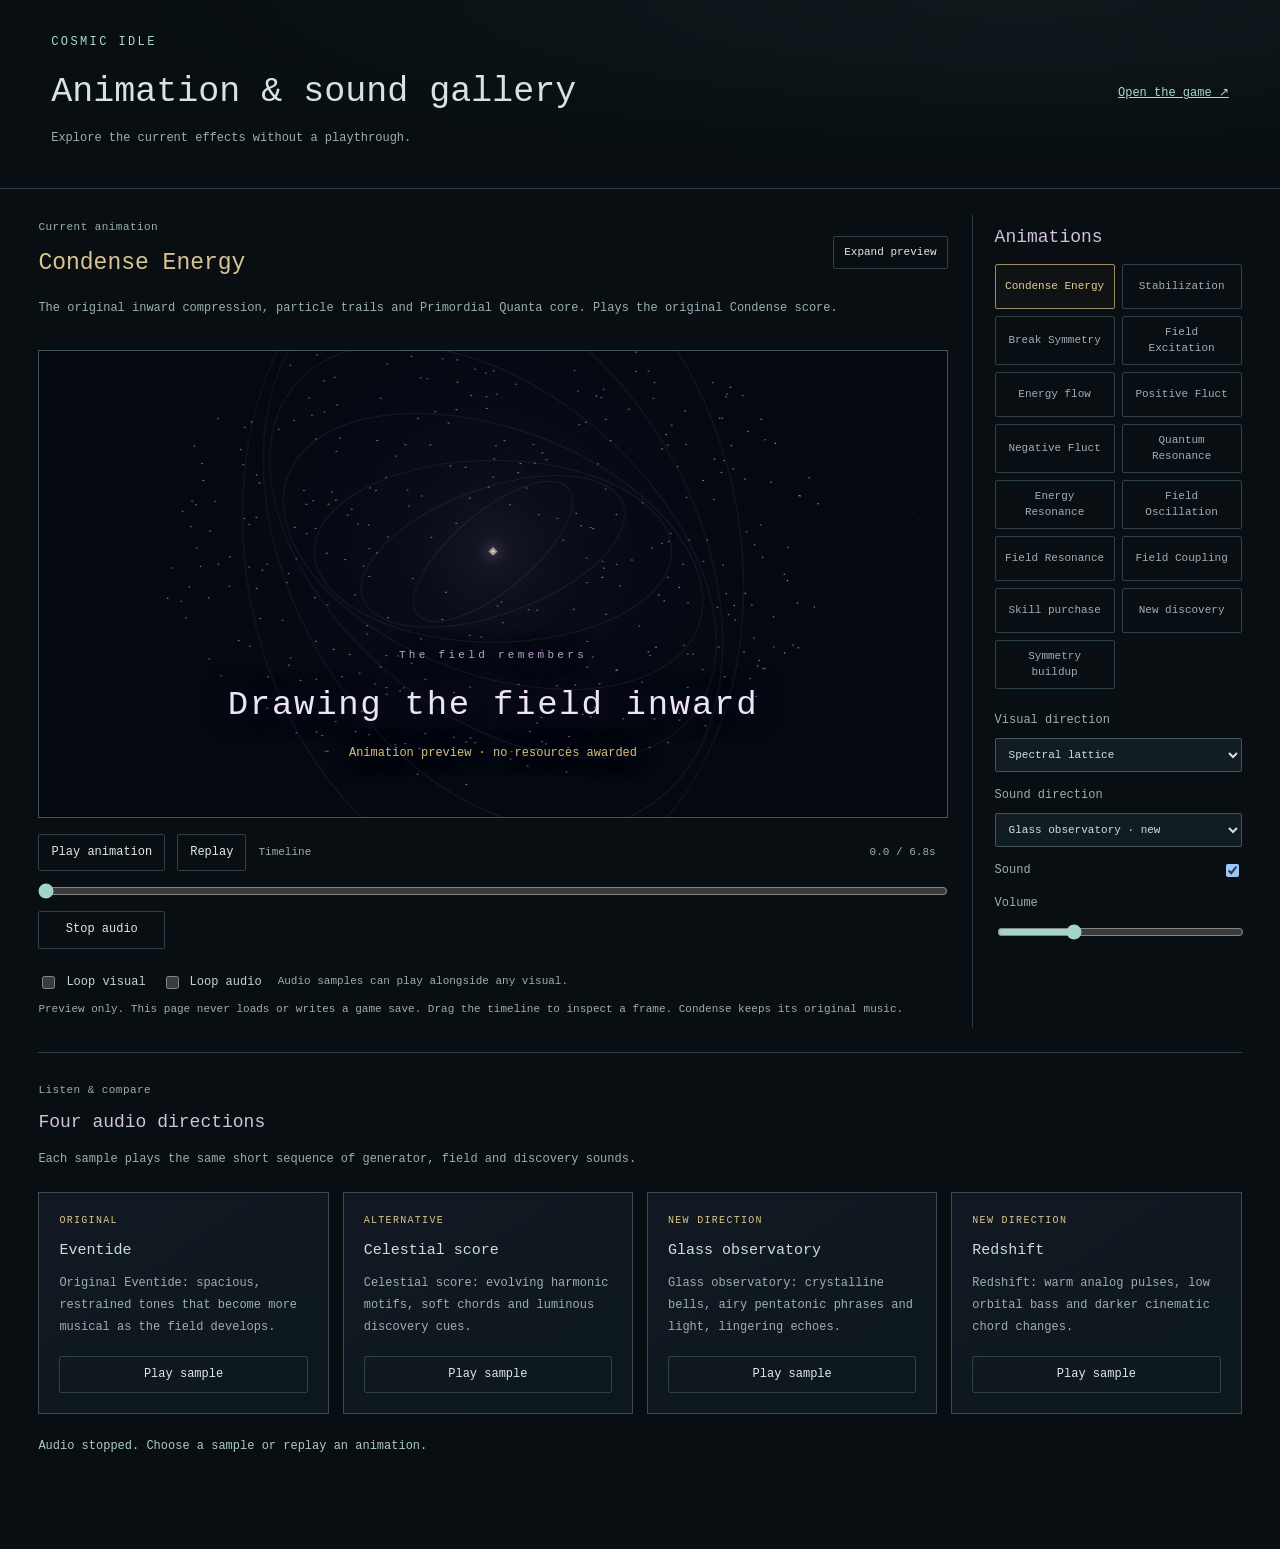
==== commit 00a0e216: "Add independent preview loops, mirror fracture and individual animation preferences" ====
--- a/docs/gallery.html
+++ b/docs/gallery.html
@@ -1,5 +1,5 @@
 <!doctype html>
-<html lang="en"><head><meta charset="utf-8"><meta name="viewport" content="width=device-width,initial-scale=1"><meta name="description" content="Preview Cosmic Idle animations and compare four audio directions without a game save."><title>Cosmic Idle · Animation & sound gallery</title><link rel="stylesheet" href="css/main.css?v=fadb43cb297a"><link rel="stylesheet" href="css/gallery.css?v=374940700c1a"></head>
+<html lang="en"><head><meta charset="utf-8"><meta name="viewport" content="width=device-width,initial-scale=1"><meta name="description" content="Preview Cosmic Idle animations and compare four audio directions without a game save."><title>Cosmic Idle · Animation & sound gallery</title><link rel="stylesheet" href="css/main.css?v=18f360d7fa72"><link rel="stylesheet" href="css/gallery.css?v=cb9f72d0fbc6"></head>
 <body class="gallery presentation-spectral">
  <header class="gallery-header"><div><a class="gallery-brand" href="index.html">Cosmic Idle</a><h1>Animation &amp; sound gallery</h1><p>Explore the current effects without a playthrough.</p></div><a class="gallery-game-link" href="index.html">Open the game ↗</a></header>
  <main class="gallery-layout">
@@ -19,6 +19,7 @@
     <div id="discovery-flair" hidden aria-hidden="true">New possibility · Unified Interaction</div>
    </div>
    <div class="gallery-transport"><button id="gallery-play">Play animation</button><button id="gallery-replay">Replay</button><label class="gallery-timeline-label" for="gallery-timeline">Timeline <output id="gallery-time">0.0 / 6.8s</output></label><input id="gallery-timeline" type="range" min="0" max="6.8" step=".01" value="0"><button id="gallery-stop-audio">Stop audio</button></div>
+   <div class="gallery-loop-controls"><label><input id="gallery-loop-visual" type="checkbox">Loop visual</label><label><input id="gallery-loop-audio" type="checkbox">Loop audio</label><span>Audio samples can play alongside any visual.</span></div>
    <p class="gallery-note">Preview only. This page never loads or writes a game save. Drag the timeline to inspect a frame. Condense keeps its original music.</p>
   </section>
   <aside class="gallery-library"><h2>Animations</h2><div id="gallery-effects" class="gallery-effects" role="group" aria-label="Choose an animation"></div>
@@ -30,7 +31,7 @@
  <script src="js/core/namespace.js?v=2be15fd41d03"></script>
  <script src="js/core/config.js?v=1f994a4ee88d"></script>
  <script src="js/numbers/decimal.js?v=072eb6e5da4d"></script>
- <script src="js/core/state.js?v=b77891d3374e"></script>
+ <script src="js/core/state.js?v=5362e0a269c6"></script>
  <script src="js/core/automation.js?v=b58f0ed9d0a8"></script>
  <script src="js/core/symmetry.js?v=0724e8f1a677"></script>
  <script src="js/time/gameTime.js?v=a3b9af0ff87e"></script>
@@ -47,11 +48,11 @@
  <script src="js/ui/format.js?v=7deb167be06e"></script>
  <script src="js/ui/icons.js?v=80b1b0ea0822"></script>
  <script src="js/ui/experience.js?v=b15e1372ab97"></script>
- <script src="js/ui/perkFX.js?v=6b1f5cb7c69e"></script>
+ <script src="js/ui/perkFX.js?v=f9d0cee3875c"></script>
  <script src="js/ui/condenseFX.js?v=a3923dd5d810"></script>
- <script src="js/ui/fieldWaves.js?v=fa132db192d3"></script>
- <script src="js/ui/render.js?v=647f7e967ea3"></script>
- <script src="js/ui/presentation.js?v=03a8e7174dbb"></script>
- <script src="js/ui/audioDirections.js?v=544436777023"></script>
- <script src="js/ui/gallery.js?v=f15ea1c3fd26"></script>
+ <script src="js/ui/fieldWaves.js?v=4245ba353309"></script>
+ <script src="js/ui/render.js?v=4bdcbb4f2056"></script>
+ <script src="js/ui/presentation.js?v=7ee679ca1595"></script>
+ <script src="js/ui/audioDirections.js?v=9a340ce5aa93"></script>
+ <script src="js/ui/gallery.js?v=79e4a26003c6"></script>
 </body></html>
--- a/docs/css/main.css
+++ b/docs/css/main.css
@@ -917,6 +917,13 @@
 .settings-list select { color:var(--text); background:var(--surface); border:1px solid var(--border); padding:8px; max-width:55%; }
 .audio-preview-actions { display:flex; flex-wrap:wrap; align-items:center; gap:12px; margin:12px 0; }
 .audio-preview-actions a { color:#a9d8d1; font-size:12px; }
+.animation-settings { margin:18px 0; border:1px solid var(--border); padding:14px 18px; }
+.animation-settings summary { cursor:pointer; color:var(--text); font-size:13px; }
+.animation-settings p { color:var(--muted); font-size:12px; line-height:1.8; }
+.animation-no-background #energy-display { animation:none; }
+.animation-no-pattern .is-pattern-complete { animation:none; }
+.animation-no-discovery .is-new-unlock { animation:none; outline:1px solid #d8c28e; outline-offset:2px; }
+.animation-no-symmetry .symmetry-mandala { display:none; }
 .is-new-unlock { animation:possibility-highlight 2.4s ease-in-out infinite; }
 @keyframes possibility-highlight { 0%,100% { box-shadow:inset 0 0 0 1px #d8c28e36,0 0 0 #c6b6e000; } 50% { box-shadow:inset 0 0 0 1px #d8c28eae,0 0 16px #aa9ac02e; } }
 #discovery-flair { position:fixed; right:20px; bottom:130px; z-index:30; max-width:min(360px,calc(100vw - 40px)); padding:14px 22px; border-left:2px solid #b5ddcf; background:linear-gradient(100deg,#133536ed,#14232600); color:#d0eee5; font-size:12px; pointer-events:none; animation:discovery-bloom 3.5s ease-out forwards; }
@@ -934,15 +941,22 @@
 .reset-geometry,.reset-blackout { position:absolute; inset:0; }
 .reset-geometry svg { width:100%; height:100%; overflow:visible; }
 .reset-geometry polygon { transform-origin:center; fill:#9dc3c609; stroke:#bdd6e8; stroke-width:1; vector-effect:non-scaling-stroke; }
-[data-kind="break"] .reset-geometry polygon { animation:field-fracture 3.3s ease-in forwards; }
-[data-kind="break"] .reset-blackout { background:#020305; animation:fracture-blackout 3.3s ease-in-out forwards; }
+[data-kind="break"] .reset-geometry { perspective:850px; }
+[data-kind="break"] .mirror-shard { transform-box:fill-box; transform-origin:center; animation:mirror-fall 6s cubic-bezier(.42,0,.7,1) forwards; animation-delay:var(--shard-delay,0ms); }
+[data-kind="break"] .mirror-face { opacity:0; animation:mirror-reflect 6s ease-in-out forwards; }
+[data-kind="break"] .mirror-edge { fill:none; stroke:#c1d5e2; stroke-width:1; stroke-dasharray:1; stroke-dashoffset:1; opacity:0; animation:mirror-crack 6s ease-out forwards; animation-delay:var(--shard-delay,0ms); }
+[data-kind="break"] .mirror-impact { animation:mirror-impact 6s ease-out forwards; }
+[data-kind="break"] .reset-blackout { background:#020305; animation:fracture-blackout 6s ease-in-out forwards; }
 .reset-caption { position:absolute; top:47%; left:8%; width:84%; text-align:center; color:#dbcae4; font-size:clamp(16px,2.5vw,25px); letter-spacing:.16em; opacity:0; }
-[data-kind="break"] .reset-caption { animation:fracture-caption 3.3s ease-in-out forwards; }
+[data-kind="break"] .reset-caption { animation:fracture-caption 6s ease-in-out forwards; }
 [data-kind="stabilize"] .reset-geometry { background:radial-gradient(ellipse,#99d5cd14,transparent 70%); }
 [data-kind="stabilize"] .reset-geometry ellipse,[data-kind="stabilize"] .reset-geometry path { fill:none; stroke:#9bd4cc; stroke-width:1; transform-origin:center; animation:pattern-align 1.7s ease-in-out forwards; animation-delay:var(--delay,0ms); }
 [data-kind="stabilize"] .reset-caption { top:58%; color:#a9cfc7; font-size:14px; animation:fracture-caption 2s ease-in-out forwards; }
-@keyframes field-fracture { 0% { opacity:0; transform:translate(0,0) rotate(0deg); } 12%,28% { opacity:.65; transform:translate(0,0) rotate(0deg); } 65%,100% { opacity:0; transform:translate(var(--tx),var(--ty)) rotate(var(--turn)); } }
-@keyframes fracture-blackout { 0%,18% { opacity:0; } 52%,76% { opacity:1; } 100% { opacity:0; } }
+@keyframes mirror-fall { 0%,32% { opacity:1; transform:translate(0,0) rotate(0); } 48% { opacity:1; transform:translate(var(--tx),var(--ty)) rotate(var(--turn)) rotateY(var(--tilt)); } 68%,100% { opacity:0; transform:translate(var(--tx),var(--fall)) rotate(var(--turn)) rotateY(var(--tilt)); } }
+@keyframes mirror-reflect { 0% { opacity:0; } 15%,35% { opacity:.55; } 45% { opacity:.9; } 65%,100% { opacity:0; } }
+@keyframes mirror-crack { 0% { opacity:0; stroke-dashoffset:1; } 10% { opacity:.15; } 27%,44% { opacity:.75; stroke-dashoffset:0; } 65%,100% { opacity:0; stroke-dashoffset:0; } }
+@keyframes mirror-impact { 0% { opacity:0; transform:scale(.2); transform-origin:43.5% 44.5%; } 10% { opacity:.35; } 30%,100% { opacity:0; transform:scale(1.2); transform-origin:43.5% 44.5%; } }
+@keyframes fracture-blackout { 0%,42% { opacity:0; } 68%,82% { opacity:1; } 100% { opacity:0; } }
 @keyframes fracture-caption { 0%,35% { opacity:0; } 55%,75% { opacity:1; } 100% { opacity:0; } }
 @keyframes pattern-align { 0% { opacity:0; transform:scale(1.25,1.6) rotate(-8deg); } 30% { opacity:.6; } 70% { opacity:.8; transform:scale(1,.025) rotate(0); } 100% { opacity:0; transform:scale(.3,.01); } }
 #reset-presentation.reduced-motion .reset-geometry { display:none; }
--- a/docs/css/gallery.css
+++ b/docs/css/gallery.css
@@ -31,6 +31,9 @@
 .gallery-transport button { font-size:12px; }.gallery-timeline-label { display:flex; justify-content:space-between; color:var(--muted); font-size:11px; }
 #gallery-timeline { grid-column:1/-1; width:100%; accent-color:#a3d3ca; margin:0; }
 .gallery-note { font-size:11px; }
+.gallery-loop-controls { display:flex; flex-wrap:wrap; align-items:center; gap:16px; margin:18px 0 8px; font-size:12px; color:#c2d6cf; }
+.gallery-loop-controls label { display:flex; gap:8px; align-items:center; cursor:pointer; }
+.gallery-loop-controls span { font-size:11px; color:var(--muted); }
 .gallery-library { border-left:1px solid #2a3c43; padding-left:22px; }
 .gallery-effects { display:grid; grid-template-columns:1fr 1fr; gap:7px; }
 .gallery-effects button { font-size:11px; line-height:1.5; min-height:45px; padding:7px; color:#9faeb9; }
